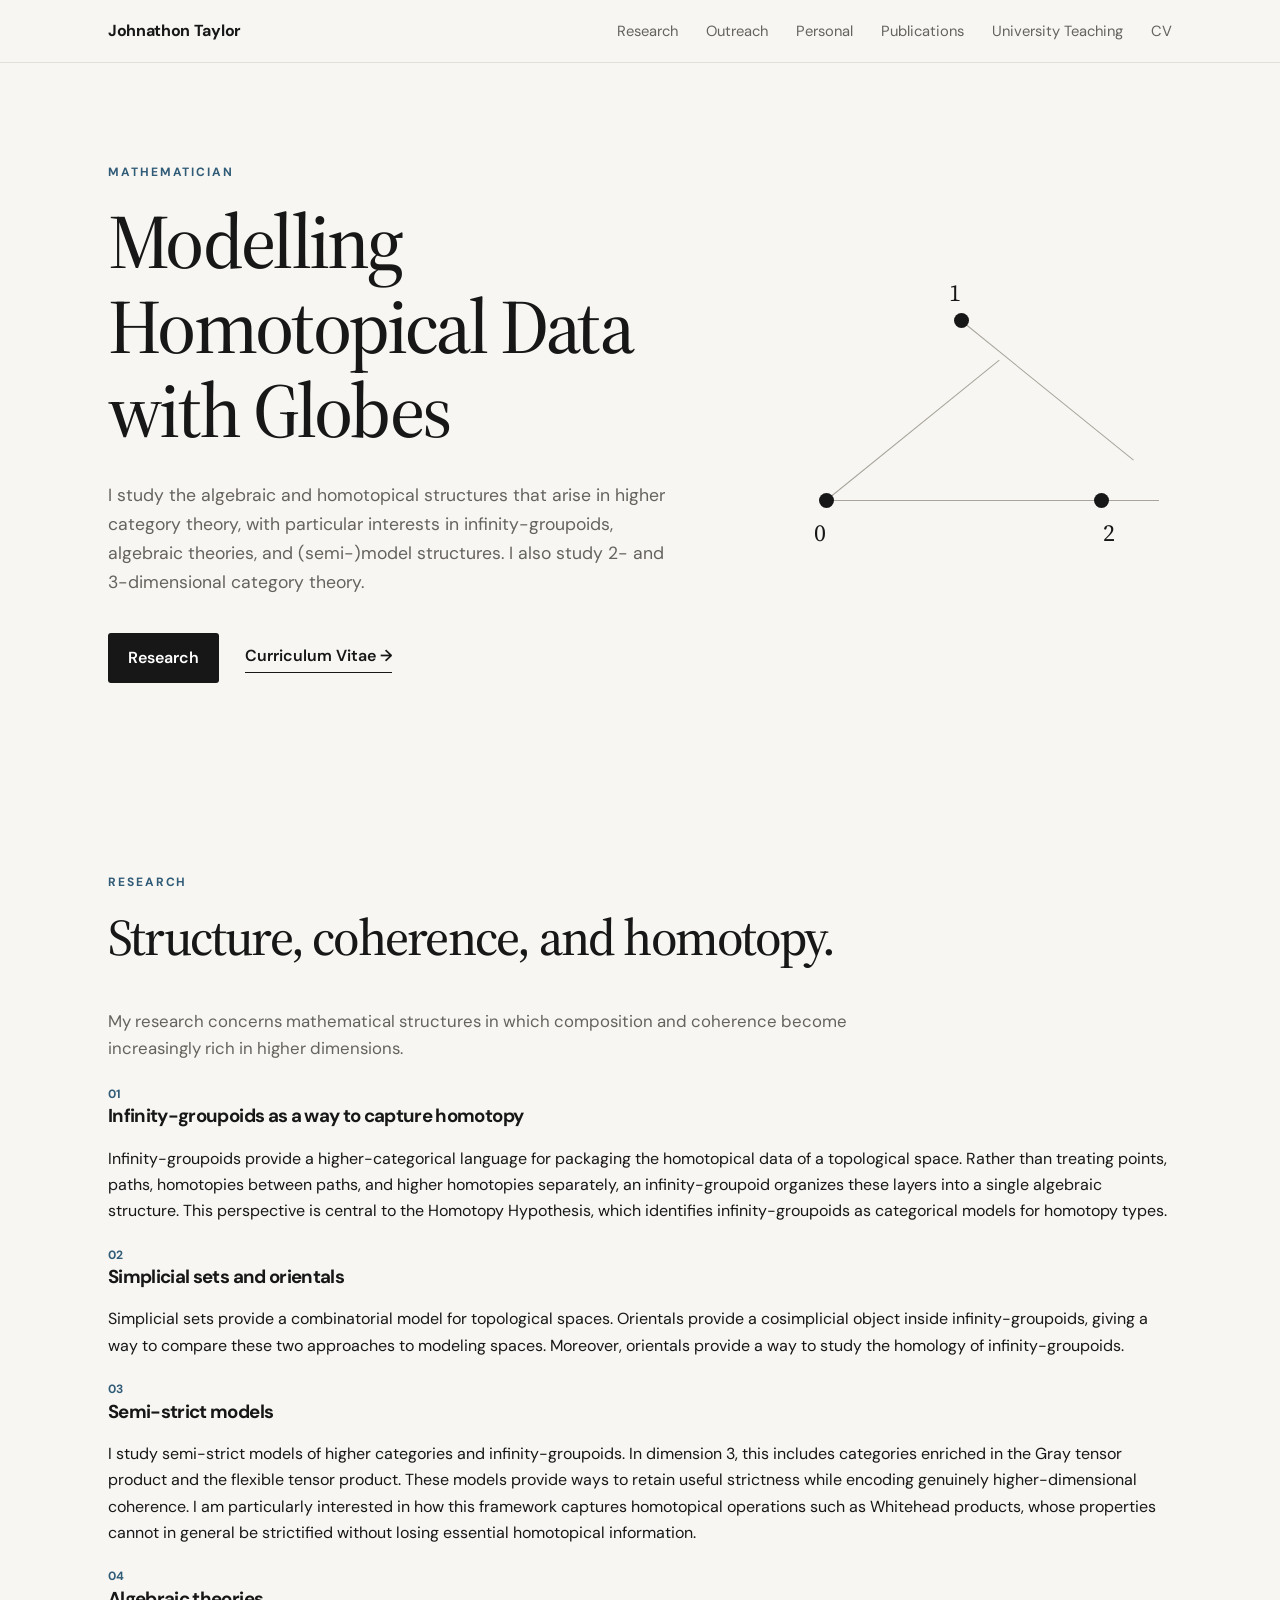
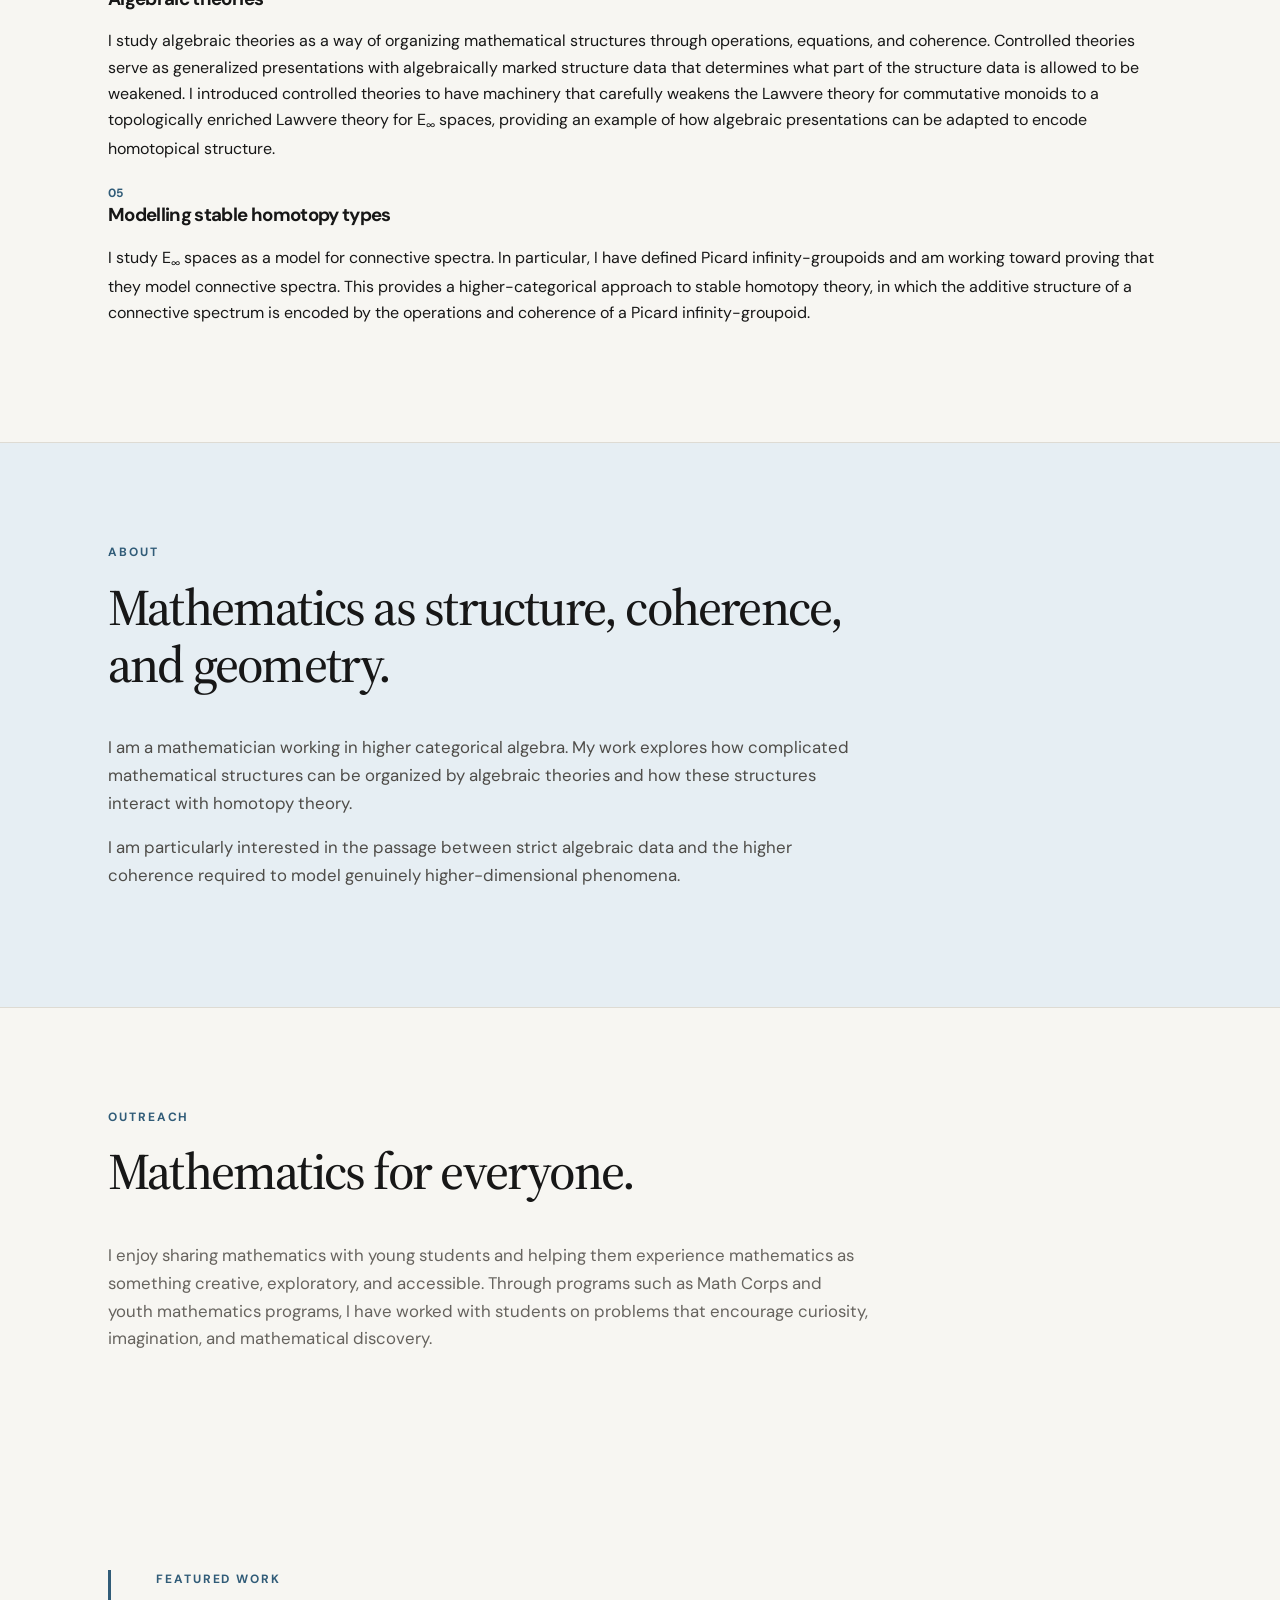
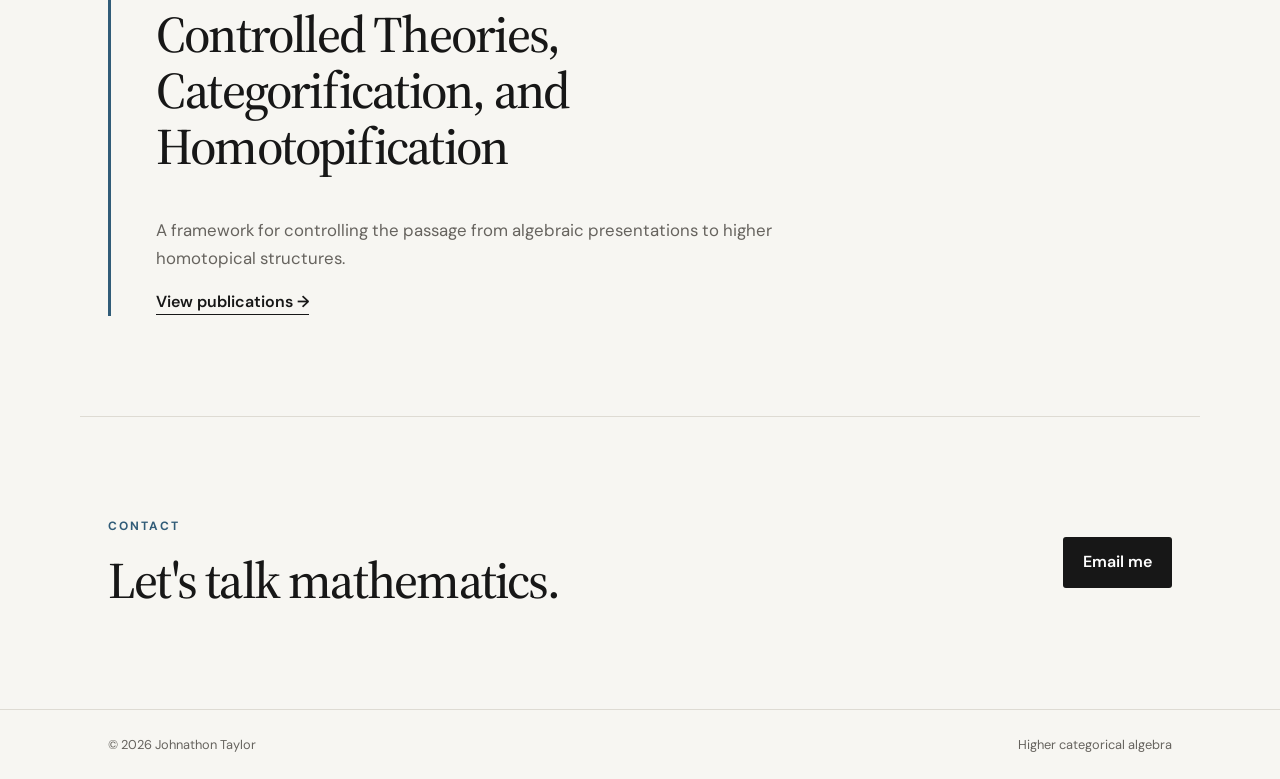
==== index.html @ fa5a3e83 "Relabel Teaching tab as University Teaching" ====
<!DOCTYPE html>
<html lang="en">
<head>
    <meta charset="UTF-8">
    <meta name="viewport" content="width=device-width, initial-scale=1.0">

    <title>Johnathon Taylor | Mathematician</title>

    <meta name="description"
          content="Johnathon Taylor is a mathematician working in higher categorical algebra, infinity-groupoids, algebraic theories, and homotopy theory.">

    <link rel="stylesheet" href="assets/style.css">

    <link rel="preconnect" href="https://fonts.googleapis.com">
    <link rel="preconnect" href="https://fonts.gstatic.com" crossorigin>

    <link href="https://fonts.googleapis.com/css2?family=DM+Sans:wght@400;500;600;700&family=Source+Serif+4:opsz,wght@8..60,400;8..60,500&display=swap"
          rel="stylesheet">
</head>

<body>

<header class="site-header">
    <div class="nav-container">

        <a class="site-name" href="index.html">
            Johnathon Taylor
        </a>

        <nav>
            <a href="#research">Research</a>
            <a href="outreach.html">Outreach</a>
            <a href="personal.html">Personal</a>
            <a href="publications.html">Publications</a>
            <a href="teaching.html">University Teaching</a>
            <a href="cv.html">CV</a>
        </nav>

    </div>
</header>


<main>

    <!-- HERO -->

    <section class="hero">

        <div class="hero-content">

            <p class="eyebrow">MATHEMATICIAN</p>

            <h1>
                Modelling Homotopical Data with Globes
            </h1>

            <p class="hero-text">
                I study the algebraic and homotopical structures that arise
                in higher category theory, with particular interests in
                infinity-groupoids, algebraic theories, and (semi-)model structures.
                I also study 2- and 3-dimensional category theory.
            </p>

            <div class="hero-links">
                <a class="button" href="#research">Research</a>
                <a class="text-link" href="cv.html">Curriculum Vitae →</a>
            </div>

        </div>

        <div class="hero-diagram" aria-hidden="true">

            <div class="diagram-node node-a"></div>
            <div class="diagram-node node-b"></div>
            <div class="diagram-node node-c"></div>

            <div class="diagram-line line-ab"></div>
            <div class="diagram-line line-bc"></div>
            <div class="diagram-line line-ac"></div>

            <div class="diagram-label label-a">0</div>
            <div class="diagram-label label-b">1</div>
            <div class="diagram-label label-c">2</div>

        </div>

    </section>


    <!-- RESEARCH -->

    <section id="research" class="section">

        <div class="section-heading">
            <p class="eyebrow">RESEARCH</p>

            <h2>
                Structure, coherence, and homotopy.
            </h2>

            <p>
                My research concerns mathematical structures in which
                composition and coherence become increasingly rich in
                higher dimensions.
            </p>
        </div>


        <div class="research-feature">
            <span class="card-number">01</span>

            <h3>Infinity-groupoids as a way to capture homotopy</h3>

            <p>
                Infinity-groupoids provide a higher-categorical language
                for packaging the homotopical data of a topological space.
                Rather than treating points, paths, homotopies between
                paths, and higher homotopies separately, an infinity-groupoid
                organizes these layers into a single algebraic structure.
                This perspective is central to the Homotopy Hypothesis,
                which identifies infinity-groupoids as categorical models
                for homotopy types.
            </p>

        </div>


        <div class="research-feature">
            <span class="card-number">02</span>

            <h3>Simplicial sets and orientals</h3>

            <p>
                Simplicial sets provide a combinatorial model for topological
                spaces. Orientals provide a cosimplicial object inside
                infinity-groupoids, giving a way to compare these two approaches
                to modeling spaces. Moreover, orientals provide a way to study
                the homology of infinity-groupoids.
            </p>
        </div>



        <div class="research-feature">
            <span class="card-number">03</span>

            <h3>Semi-strict models</h3>

            <p>
                I study semi-strict models of higher categories and infinity-groupoids.
                In dimension 3, this includes categories enriched in the Gray tensor product
                and the flexible tensor product. These models provide ways to retain useful strictness
                while encoding genuinely higher-dimensional coherence. I am particularly
                interested in how this framework captures homotopical operations such as
                Whitehead products, whose properties cannot in general be strictified
                without losing essential homotopical information.
            </p>
        </div>




        <div class="research-feature">
            <span class="card-number">04</span>

            <h3>Algebraic theories</h3>

            <p>
                I study algebraic theories as a way of organizing mathematical
                structures through operations, equations, and coherence. Controlled theories serve as generalized presentations with algebraically marked
                structure data that determines what part of the structure data is allowed
                to be weakened. I introduced controlled theories to have machinery that carefully weakens
                the Lawvere theory for commutative monoids to a topologically enriched
                Lawvere theory for E<sub>&infin;</sub> spaces, providing an example of how
                algebraic presentations can be adapted to encode homotopical structure.
            </p>
        </div>
        <div class="research-feature">
            <span class="card-number">05</span>

            <h3>Modelling stable homotopy types</h3>

            <p>
                I study E<sub>&infin;</sub> spaces as a model for connective spectra.
                In particular, I have defined Picard infinity-groupoids and am working
                toward proving that they model connective spectra. This provides a
                higher-categorical approach to stable homotopy theory, in which the
                additive structure of a connective spectrum is encoded by the operations
                and coherence of a Picard infinity-groupoid.
            </p>
        </div>

    </section>


    <!-- ABOUT -->

    <section class="about-section">

        <div class="about-inner">

            <p class="eyebrow">ABOUT</p>

            <h2>
                Mathematics as structure,
                coherence, and geometry.
            </h2>

            <p>
                I am a mathematician working in higher categorical
                algebra. My work explores how complicated mathematical
                structures can be organized by algebraic theories and
                how these structures interact with homotopy theory.
            </p>

            <p>
                I am particularly interested in the passage between
                strict algebraic data and the higher coherence required
                to model genuinely higher-dimensional phenomena.
            </p>

        </div>

    </section>


    <!-- OUTREACH -->

    <section class="section outreach-section">

        <div class="section-heading">
            <p class="eyebrow">OUTREACH</p>

            <h2>
                Mathematics for everyone.
            </h2>

            <p>
                I enjoy sharing mathematics with young students and helping them
                experience mathematics as something creative, exploratory, and
                accessible. Through programs such as Math Corps and youth mathematics
                programs, I have worked with students on problems that encourage
                curiosity, imagination, and mathematical discovery.
            </p>
        </div>

    </section>


    <!-- FEATURED PUBLICATION -->

    <section class="section publication-feature">

        <div class="section-heading">

            <p class="eyebrow">FEATURED WORK</p>

            <h2>
                Controlled Theories,
                Categorification, and Homotopification
            </h2>

            <p>
                A framework for controlling the passage from algebraic
                presentations to higher homotopical structures.
            </p>

            <a class="text-link" href="publications.html">
                View publications →
            </a>

        </div>

    </section>


    <!-- CONTACT -->

    <section class="contact-section">

        <div>

            <p class="eyebrow">CONTACT</p>

            <h2>Let's talk mathematics.</h2>

        </div>

        <a class="button light-button"
           href="mailto:YOUR-EMAIL@example.com">
            Email me
        </a>

    </section>

</main>


<footer>

    <div class="footer-inner">

        <span>© 2026 Johnathon Taylor</span>

        <span>Higher categorical algebra</span>

    </div>

</footer>


</body>
</html>
---- assets/style.css ----
:root{--bg:#f7f6f2;--paper:#fff;--ink:#171717;--muted:#66635e;--line:#dedbd3;--accent:#315c78;--accent-light:#e6eef3;--max:1120px}*{box-sizing:border-box}html{scroll-behavior:smooth}body{margin:0;background:var(--bg);color:var(--ink);font-family:'DM Sans',sans-serif;line-height:1.65}a{color:inherit}.site-header{position:sticky;top:0;z-index:20;background:rgba(247,246,242,.92);backdrop-filter:blur(12px);border-bottom:1px solid rgba(222,219,211,.8)}.nav-container{max-width:var(--max);margin:auto;padding:18px 28px;display:flex;align-items:center;justify-content:space-between}.site-name{font-weight:700;text-decoration:none;letter-spacing:-.02em}.nav-container nav{display:flex;gap:28px}.nav-container nav a{text-decoration:none;color:var(--muted);font-size:.92rem}.nav-container nav a:hover{color:var(--ink)}.hero{max-width:var(--max);margin:auto;min-height:690px;padding:100px 28px 90px;display:grid;grid-template-columns:1.15fr .85fr;gap:60px;align-items:center}.eyebrow{margin:0 0 16px;font-size:.75rem;font-weight:700;letter-spacing:.16em;color:var(--accent)}h1,h2,h3{margin-top:0;line-height:1.1;letter-spacing:-.035em}h1{font-family:'Source Serif 4',serif;font-size:clamp(3rem,6vw,5.6rem);font-weight:500;margin-bottom:28px}h1 span{display:block;color:var(--muted)}.hero-text{max-width:650px;font-size:1.1rem;color:var(--muted)}.hero-links{display:flex;align-items:center;gap:26px;margin-top:36px}.button{display:inline-block;background:var(--ink);color:white;padding:12px 20px;border-radius:3px;text-decoration:none;font-weight:600}.text-link{font-weight:600;text-decoration:none;border-bottom:1px solid var(--ink);padding-bottom:2px}.hero-diagram{position:relative;width:360px;height:330px;margin:auto}.diagram-node{position:absolute;width:15px;height:15px;background:var(--ink);border-radius:50%;z-index:2}.node-a{left:40px;top:235px}.node-b{left:175px;top:55px}.node-c{right:30px;top:235px}.diagram-line{position:absolute;height:1px;background:#a9a59c;transform-origin:left center}.line-ab{left:47px;top:242px;width:223px;transform:rotate(-39deg)}.line-bc{left:182px;top:62px;width:222px;transform:rotate(39deg)}.line-ac{left:47px;top:242px;width:333px}.diagram-label{position:absolute;font-family:'Source Serif 4',serif;font-size:1.5rem}.label-a{left:35px;top:255px}.label-b{left:170px;top:15px}.label-c{right:24px;top:255px}.section{max-width:var(--max);margin:auto;padding:100px 28px}.section-heading{max-width:760px}.section-heading h2,.about-inner h2,.contact-section h2{font-family:'Source Serif 4',serif;font-size:clamp(2.3rem,4vw,4rem);font-weight:500}.section-heading>p:not(.eyebrow){color:var(--muted);font-size:1.05rem}.research-grid{margin-top:55px;display:grid;grid-template-columns:repeat(2,1fr);gap:1px;background:var(--line);border:1px solid var(--line)}.research-card{background:var(--paper);padding:38px}.card-number{font-size:.75rem;color:var(--accent);font-weight:700}.research-card h3{font-family:'Source Serif 4',serif;font-size:1.8rem;font-weight:500;margin:30px 0 14px}.research-card p{color:var(--muted);margin:0}.about-section{background:var(--accent-light);border-top:1px solid var(--line);border-bottom:1px solid var(--line)}.about-inner{max-width:var(--max);margin:auto;padding:100px 28px}.about-inner h2{max-width:800px}.about-inner p:not(.eyebrow){max-width:760px;color:#4e4c48;font-size:1.05rem}.publication-feature{border-bottom:1px solid var(--line)}.publication-feature .section-heading{padding-left:45px;border-left:3px solid var(--accent)}.contact-section{max-width:var(--max);margin:auto;padding:100px 28px;display:flex;justify-content:space-between;align-items:center;gap:40px}.contact-section h2{margin-bottom:0}footer{border-top:1px solid var(--line)}.footer-inner{max-width:var(--max);margin:auto;padding:24px 28px;display:flex;justify-content:space-between;color:var(--muted);font-size:.8rem}@media(max-width:800px){.nav-container nav{gap:14px}.hero{grid-template-columns:1fr;min-height:auto;padding-top:70px}.hero-diagram{order:-1;width:280px;height:240px}.node-a{left:15px;top:170px}.node-b{left:130px;top:35px}.node-c{right:10px;top:170px}.line-ab{left:22px;top:177px;width:170px}.line-bc{left:137px;top:42px;width:170px}.line-ac{left:22px;top:177px;width:255px}.label-a{left:10px;top:190px}.label-b{left:125px;top:0}.label-c{right:4px;top:190px}.research-grid{grid-template-columns:1fr}.contact-section{align-items:flex-start;flex-direction:column}}@media(max-width:520px){.nav-container{padding:15px 18px}.site-name{font-size:.9rem}.nav-container nav{gap:10px}.nav-container nav a{font-size:.78rem}.hero,.section,.about-inner,.contact-section{padding-left:18px;padding-right:18px}h1{font-size:2.9rem}.hero-text{font-size:1rem}.footer-inner{padding-left:18px;padding-right:18px;flex-direction:column;gap:6px}}
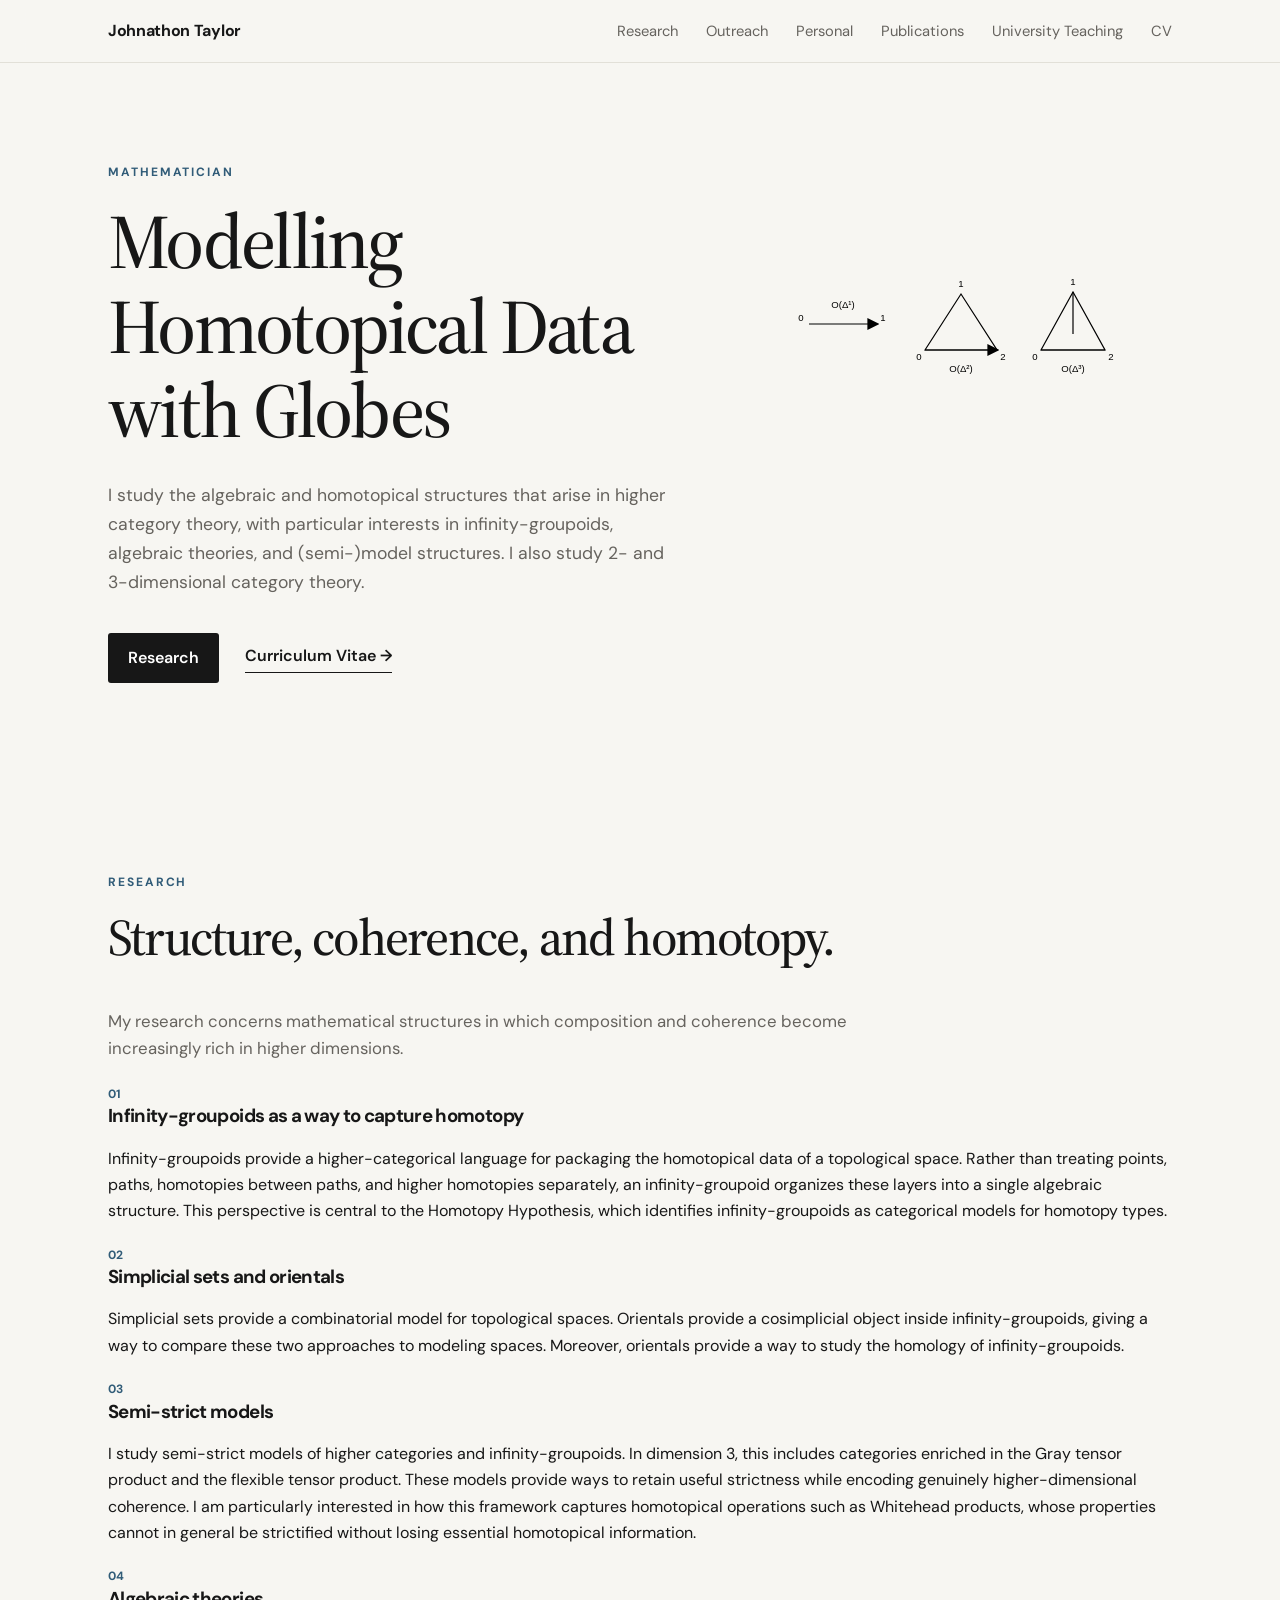
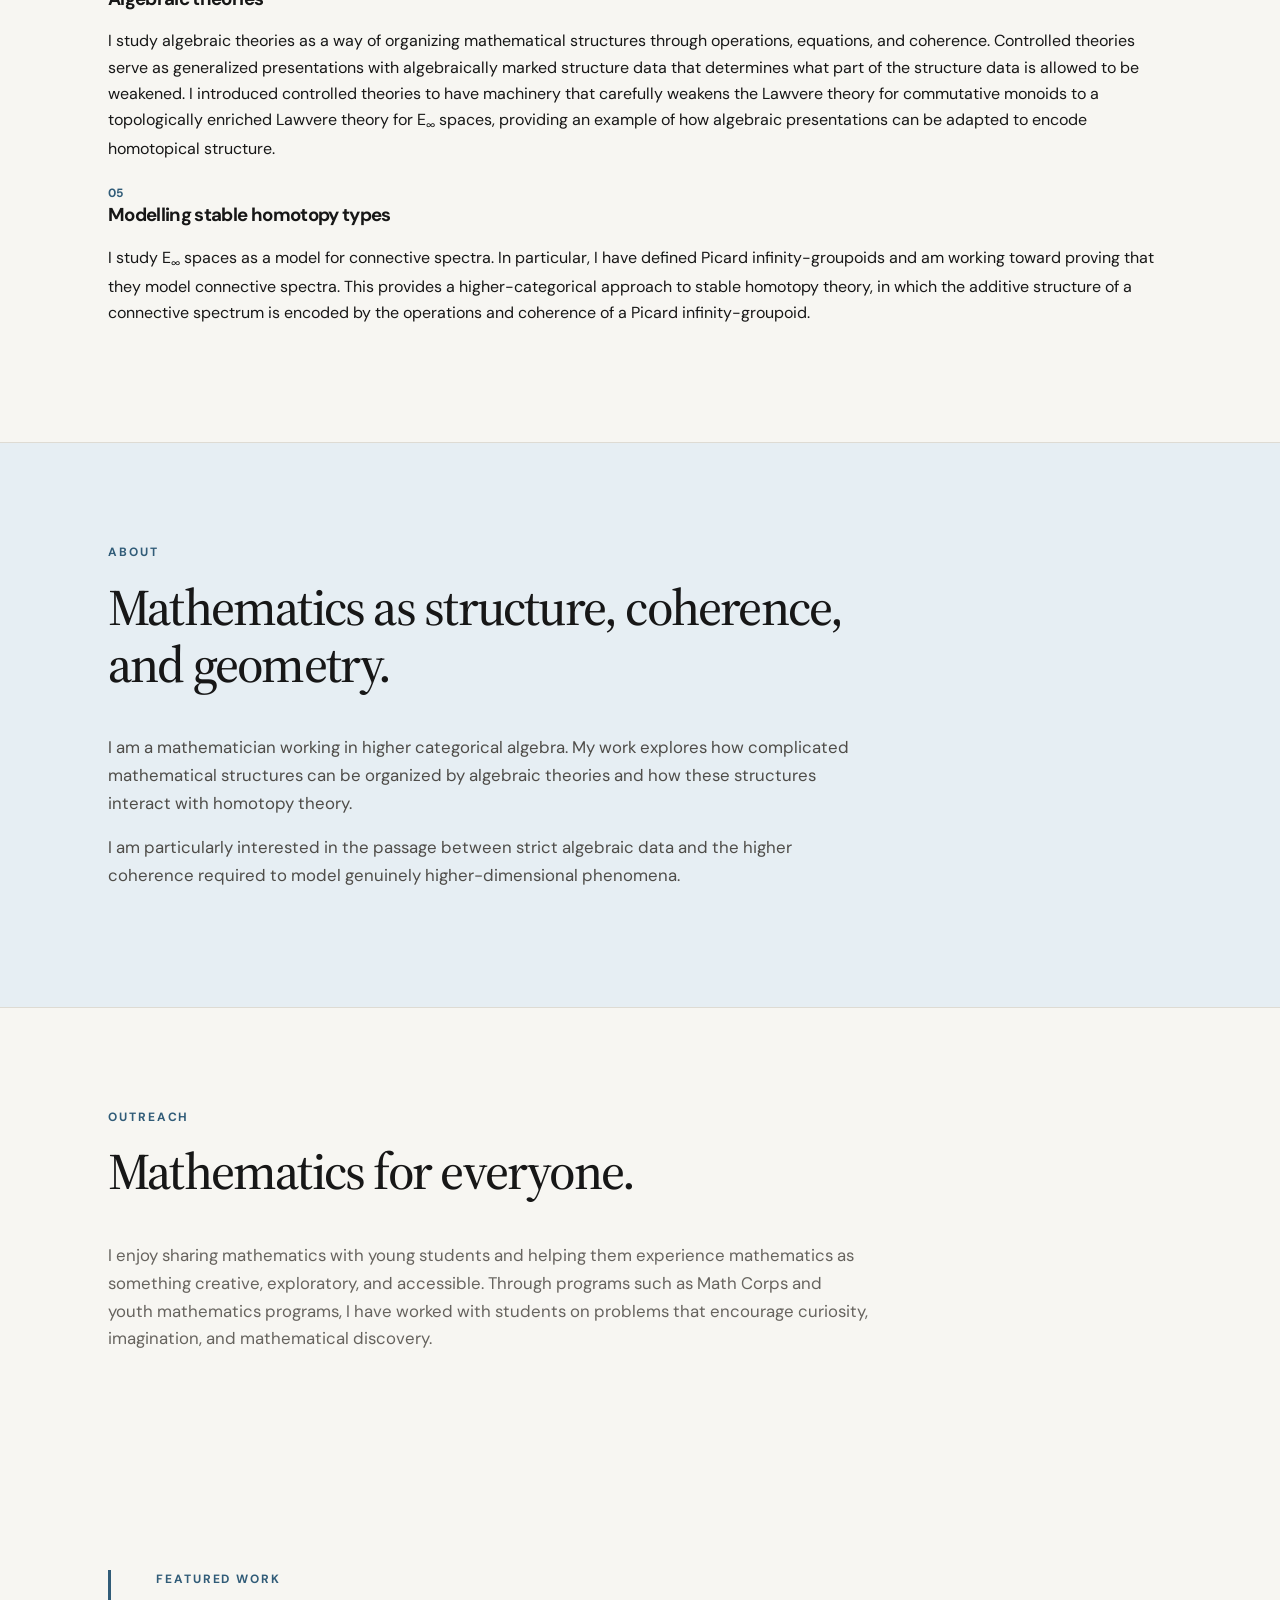
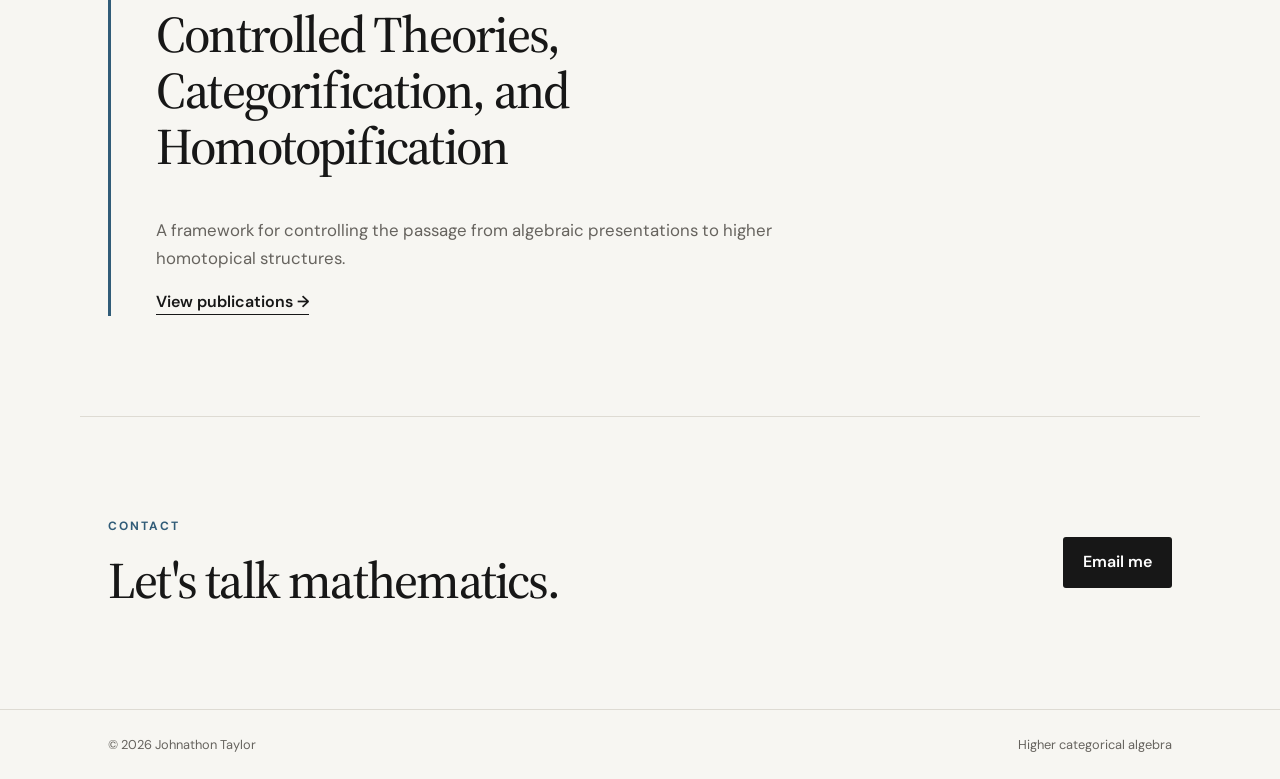
==== commit c0ec09eb: "Replace research hero diagram with orientals" ====
--- a/index.html
+++ b/index.html
@@ -68,20 +68,9 @@
 
         </div>
 
-        <div class="hero-diagram" aria-hidden="true">
-
-            <div class="diagram-node node-a"></div>
-            <div class="diagram-node node-b"></div>
-            <div class="diagram-node node-c"></div>
-
-            <div class="diagram-line line-ab"></div>
-            <div class="diagram-line line-bc"></div>
-            <div class="diagram-line line-ac"></div>
-
-            <div class="diagram-label label-a">0</div>
-            <div class="diagram-label label-b">1</div>
-            <div class="diagram-label label-c">2</div>
-
+        <div class="hero-diagram">
+            <img src="assets/orientals.svg"
+                 alt="The first three orientals O(Δ¹), O(Δ²), and O(Δ³), following Street's construction.">
         </div>
 
     </section>
--- a/assets/style.css
+++ b/assets/style.css
@@ -1 +1 @@
-:root{--bg:#f7f6f2;--paper:#fff;--ink:#171717;--muted:#66635e;--line:#dedbd3;--accent:#315c78;--accent-light:#e6eef3;--max:1120px}*{box-sizing:border-box}html{scroll-behavior:smooth}body{margin:0;background:var(--bg);color:var(--ink);font-family:'DM Sans',sans-serif;line-height:1.65}a{color:inherit}.site-header{position:sticky;top:0;z-index:20;background:rgba(247,246,242,.92);backdrop-filter:blur(12px);border-bottom:1px solid rgba(222,219,211,.8)}.nav-container{max-width:var(--max);margin:auto;padding:18px 28px;display:flex;align-items:center;justify-content:space-between}.site-name{font-weight:700;text-decoration:none;letter-spacing:-.02em}.nav-container nav{display:flex;gap:28px}.nav-container nav a{text-decoration:none;color:var(--muted);font-size:.92rem}.nav-container nav a:hover{color:var(--ink)}.hero{max-width:var(--max);margin:auto;min-height:690px;padding:100px 28px 90px;display:grid;grid-template-columns:1.15fr .85fr;gap:60px;align-items:center}.eyebrow{margin:0 0 16px;font-size:.75rem;font-weight:700;letter-spacing:.16em;color:var(--accent)}h1,h2,h3{margin-top:0;line-height:1.1;letter-spacing:-.035em}h1{font-family:'Source Serif 4',serif;font-size:clamp(3rem,6vw,5.6rem);font-weight:500;margin-bottom:28px}h1 span{display:block;color:var(--muted)}.hero-text{max-width:650px;font-size:1.1rem;color:var(--muted)}.hero-links{display:flex;align-items:center;gap:26px;margin-top:36px}.button{display:inline-block;background:var(--ink);color:white;padding:12px 20px;border-radius:3px;text-decoration:none;font-weight:600}.text-link{font-weight:600;text-decoration:none;border-bottom:1px solid var(--ink);padding-bottom:2px}.hero-diagram{position:relative;width:360px;height:330px;margin:auto}.diagram-node{position:absolute;width:15px;height:15px;background:var(--ink);border-radius:50%;z-index:2}.node-a{left:40px;top:235px}.node-b{left:175px;top:55px}.node-c{right:30px;top:235px}.diagram-line{position:absolute;height:1px;background:#a9a59c;transform-origin:left center}.line-ab{left:47px;top:242px;width:223px;transform:rotate(-39deg)}.line-bc{left:182px;top:62px;width:222px;transform:rotate(39deg)}.line-ac{left:47px;top:242px;width:333px}.diagram-label{position:absolute;font-family:'Source Serif 4',serif;font-size:1.5rem}.label-a{left:35px;top:255px}.label-b{left:170px;top:15px}.label-c{right:24px;top:255px}.section{max-width:var(--max);margin:auto;padding:100px 28px}.section-heading{max-width:760px}.section-heading h2,.about-inner h2,.contact-section h2{font-family:'Source Serif 4',serif;font-size:clamp(2.3rem,4vw,4rem);font-weight:500}.section-heading>p:not(.eyebrow){color:var(--muted);font-size:1.05rem}.research-grid{margin-top:55px;display:grid;grid-template-columns:repeat(2,1fr);gap:1px;background:var(--line);border:1px solid var(--line)}.research-card{background:var(--paper);padding:38px}.card-number{font-size:.75rem;color:var(--accent);font-weight:700}.research-card h3{font-family:'Source Serif 4',serif;font-size:1.8rem;font-weight:500;margin:30px 0 14px}.research-card p{color:var(--muted);margin:0}.about-section{background:var(--accent-light);border-top:1px solid var(--line);border-bottom:1px solid var(--line)}.about-inner{max-width:var(--max);margin:auto;padding:100px 28px}.about-inner h2{max-width:800px}.about-inner p:not(.eyebrow){max-width:760px;color:#4e4c48;font-size:1.05rem}.publication-feature{border-bottom:1px solid var(--line)}.publication-feature .section-heading{padding-left:45px;border-left:3px solid var(--accent)}.contact-section{max-width:var(--max);margin:auto;padding:100px 28px;display:flex;justify-content:space-between;align-items:center;gap:40px}.contact-section h2{margin-bottom:0}footer{border-top:1px solid var(--line)}.footer-inner{max-width:var(--max);margin:auto;padding:24px 28px;display:flex;justify-content:space-between;color:var(--muted);font-size:.8rem}@media(max-width:800px){.nav-container nav{gap:14px}.hero{grid-template-columns:1fr;min-height:auto;padding-top:70px}.hero-diagram{order:-1;width:280px;height:240px}.node-a{left:15px;top:170px}.node-b{left:130px;top:35px}.node-c{right:10px;top:170px}.line-ab{left:22px;top:177px;width:170px}.line-bc{left:137px;top:42px;width:170px}.line-ac{left:22px;top:177px;width:255px}.label-a{left:10px;top:190px}.label-b{left:125px;top:0}.label-c{right:4px;top:190px}.research-grid{grid-template-columns:1fr}.contact-section{align-items:flex-start;flex-direction:column}}@media(max-width:520px){.nav-container{padding:15px 18px}.site-name{font-size:.9rem}.nav-container nav{gap:10px}.nav-container nav a{font-size:.78rem}.hero,.section,.about-inner,.contact-section{padding-left:18px;padding-right:18px}h1{font-size:2.9rem}.hero-text{font-size:1rem}.footer-inner{padding-left:18px;padding-right:18px;flex-direction:column;gap:6px}}
+:root{--bg:#f7f6f2;--paper:#fff;--ink:#171717;--muted:#66635e;--line:#dedbd3;--accent:#315c78;--accent-light:#e6eef3;--max:1120px}*{box-sizing:border-box}html{scroll-behavior:smooth}body{margin:0;background:var(--bg);color:var(--ink);font-family:'DM Sans',sans-serif;line-height:1.65}a{color:inherit}.site-header{position:sticky;top:0;z-index:20;background:rgba(247,246,242,.92);backdrop-filter:blur(12px);border-bottom:1px solid rgba(222,219,211,.8)}.nav-container{max-width:var(--max);margin:auto;padding:18px 28px;display:flex;align-items:center;justify-content:space-between}.site-name{font-weight:700;text-decoration:none;letter-spacing:-.02em}.nav-container nav{display:flex;gap:28px}.nav-container nav a{text-decoration:none;color:var(--muted);font-size:.92rem}.nav-container nav a:hover{color:var(--ink)}.hero{max-width:var(--max);margin:auto;min-height:690px;padding:100px 28px 90px;display:grid;grid-template-columns:1.15fr .85fr;gap:60px;align-items:center}.eyebrow{margin:0 0 16px;font-size:.75rem;font-weight:700;letter-spacing:.16em;color:var(--accent)}h1,h2,h3{margin-top:0;line-height:1.1;letter-spacing:-.035em}h1{font-family:'Source Serif 4',serif;font-size:clamp(3rem,6vw,5.6rem);font-weight:500;margin-bottom:28px}h1 span{display:block;color:var(--muted)}.hero-text{max-width:650px;font-size:1.1rem;color:var(--muted)}.hero-links{display:flex;align-items:center;gap:26px;margin-top:36px}.button{display:inline-block;background:var(--ink);color:white;padding:12px 20px;border-radius:3px;text-decoration:none;font-weight:600}.text-link{font-weight:600;text-decoration:none;border-bottom:1px solid var(--ink);padding-bottom:2px}.hero-diagram{position:relative;width:360px;height:330px;margin:auto}.diagram-node{position:absolute;width:15px;height:15px;background:var(--ink);border-radius:50%;z-index:2}.node-a{left:40px;top:235px}.node-b{left:175px;top:55px}.node-c{right:30px;top:235px}.diagram-line{position:absolute;height:1px;background:#a9a59c;transform-origin:left center}.line-ab{left:47px;top:242px;width:223px;transform:rotate(-39deg)}.line-bc{left:182px;top:62px;width:222px;transform:rotate(39deg)}.line-ac{left:47px;top:242px;width:333px}.diagram-label{position:absolute;font-family:'Source Serif 4',serif;font-size:1.5rem}.label-a{left:35px;top:255px}.label-b{left:170px;top:15px}.label-c{right:24px;top:255px}.section{max-width:var(--max);margin:auto;padding:100px 28px}.section-heading{max-width:760px}.section-heading h2,.about-inner h2,.contact-section h2{font-family:'Source Serif 4',serif;font-size:clamp(2.3rem,4vw,4rem);font-weight:500}.section-heading>p:not(.eyebrow){color:var(--muted);font-size:1.05rem}.hometown-photo{margin:45px 0 0;max-width:319px}.hometown-photo img{display:block;width:100%;height:auto}.hometown-photo figcaption{margin-top:10px;color:var(--muted);font-size:.78rem;line-height:1.5}.research-grid{margin-top:55px;display:grid;grid-template-columns:repeat(2,1fr);gap:1px;background:var(--line);border:1px solid var(--line)}.research-card{background:var(--paper);padding:38px}.card-number{font-size:.75rem;color:var(--accent);font-weight:700}.research-card h3{font-family:'Source Serif 4',serif;font-size:1.8rem;font-weight:500;margin:30px 0 14px}.research-card p{color:var(--muted);margin:0}.about-section{background:var(--accent-light);border-top:1px solid var(--line);border-bottom:1px solid var(--line)}.about-inner{max-width:var(--max);margin:auto;padding:100px 28px}.about-inner h2{max-width:800px}.about-inner p:not(.eyebrow){max-width:760px;color:#4e4c48;font-size:1.05rem}.publication-feature{border-bottom:1px solid var(--line)}.publication-feature .section-heading{padding-left:45px;border-left:3px solid var(--accent)}.contact-section{max-width:var(--max);margin:auto;padding:100px 28px;display:flex;justify-content:space-between;align-items:center;gap:40px}.contact-section h2{margin-bottom:0}footer{border-top:1px solid var(--line)}.footer-inner{max-width:var(--max);margin:auto;padding:24px 28px;display:flex;justify-content:space-between;color:var(--muted);font-size:.8rem}@media(max-width:800px){.nav-container nav{gap:14px}.hero{grid-template-columns:1fr;min-height:auto;padding-top:70px}.hero-diagram{order:-1;width:280px;height:240px}.node-a{left:15px;top:170px}.node-b{left:130px;top:35px}.node-c{right:10px;top:170px}.line-ab{left:22px;top:177px;width:170px}.line-bc{left:137px;top:42px;width:170px}.line-ac{left:22px;top:177px;width:255px}.label-a{left:10px;top:190px}.label-b{left:125px;top:0}.label-c{right:4px;top:190px}.research-grid{grid-template-columns:1fr}.contact-section{align-items:flex-start;flex-direction:column}}@media(max-width:520px){.nav-container{padding:15px 18px}.site-name{font-size:.9rem}.nav-container nav{gap:10px}.nav-container nav a{font-size:.78rem}.hero,.section,.about-inner,.contact-section{padding-left:18px;padding-right:18px}h1{font-size:2.9rem}.hero-text{font-size:1rem}.footer-inner{padding-left:18px;padding-right:18px;flex-direction:column;gap:6px}}
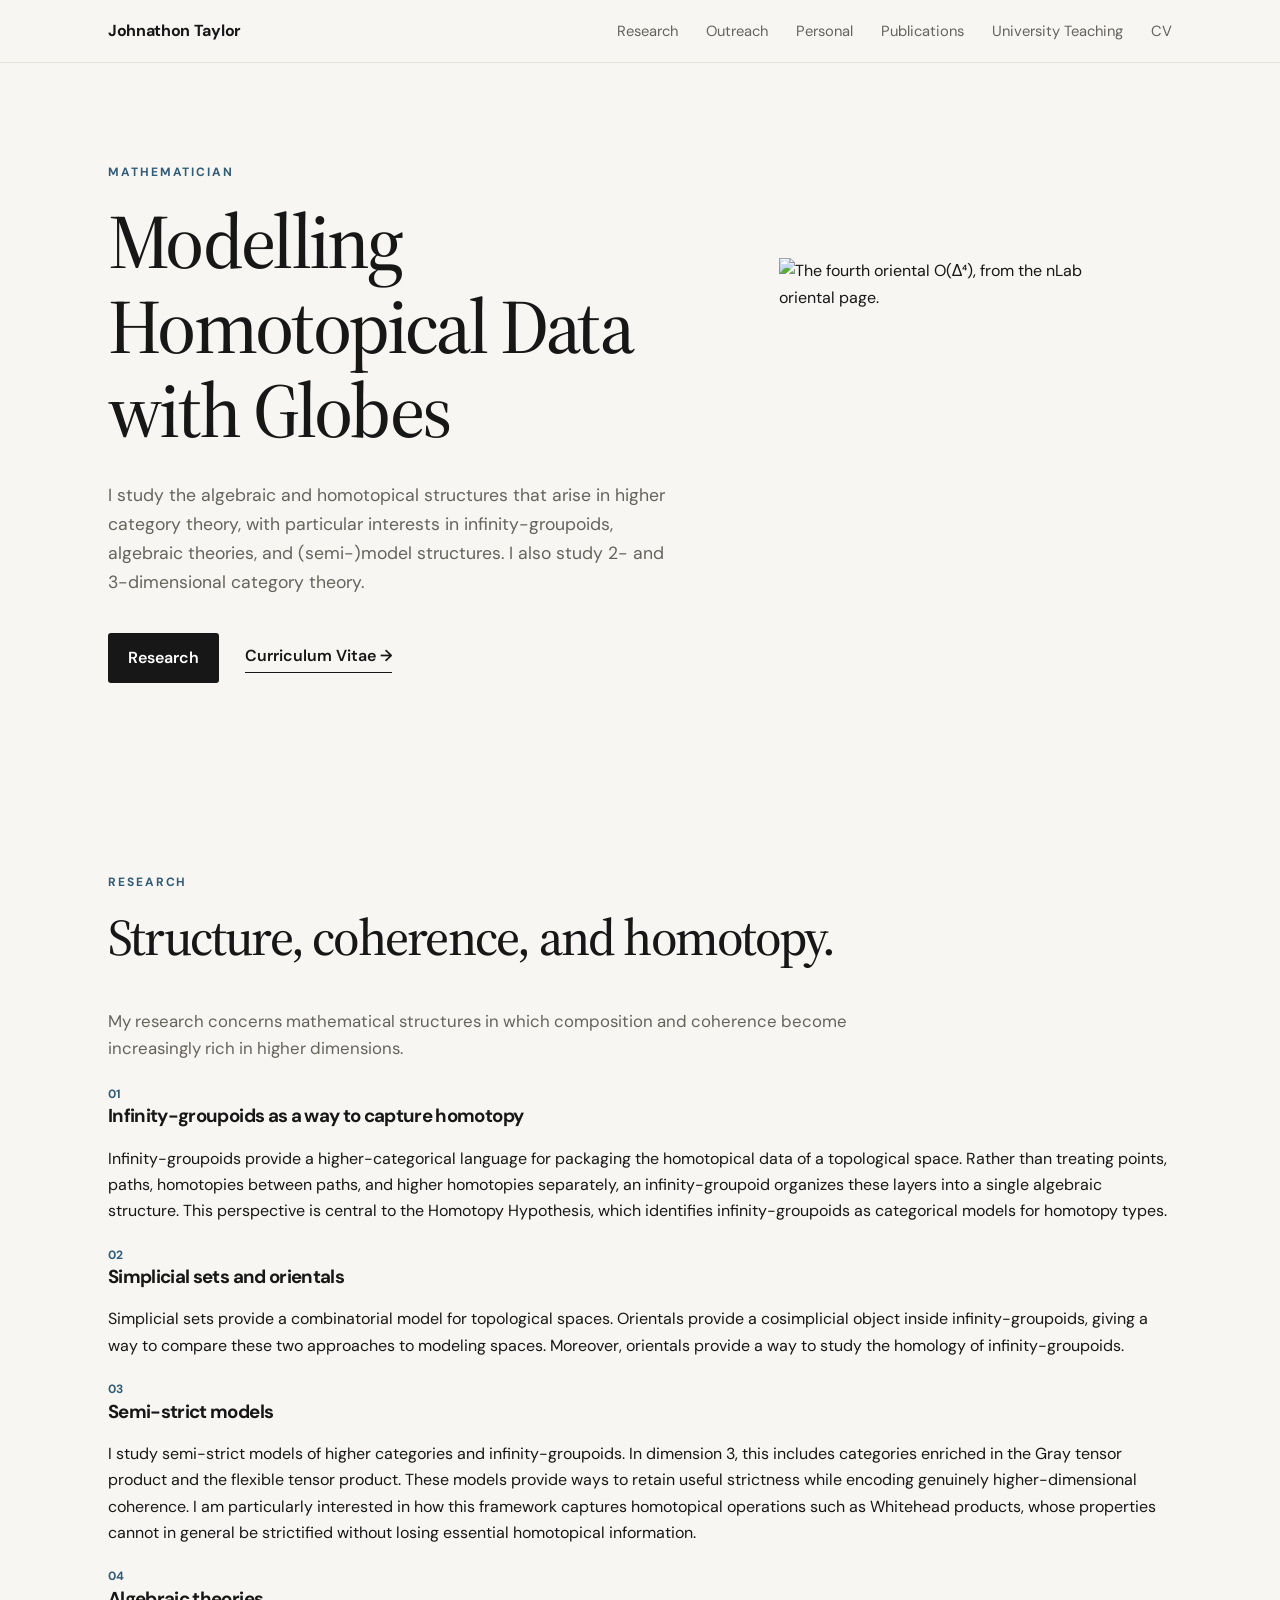
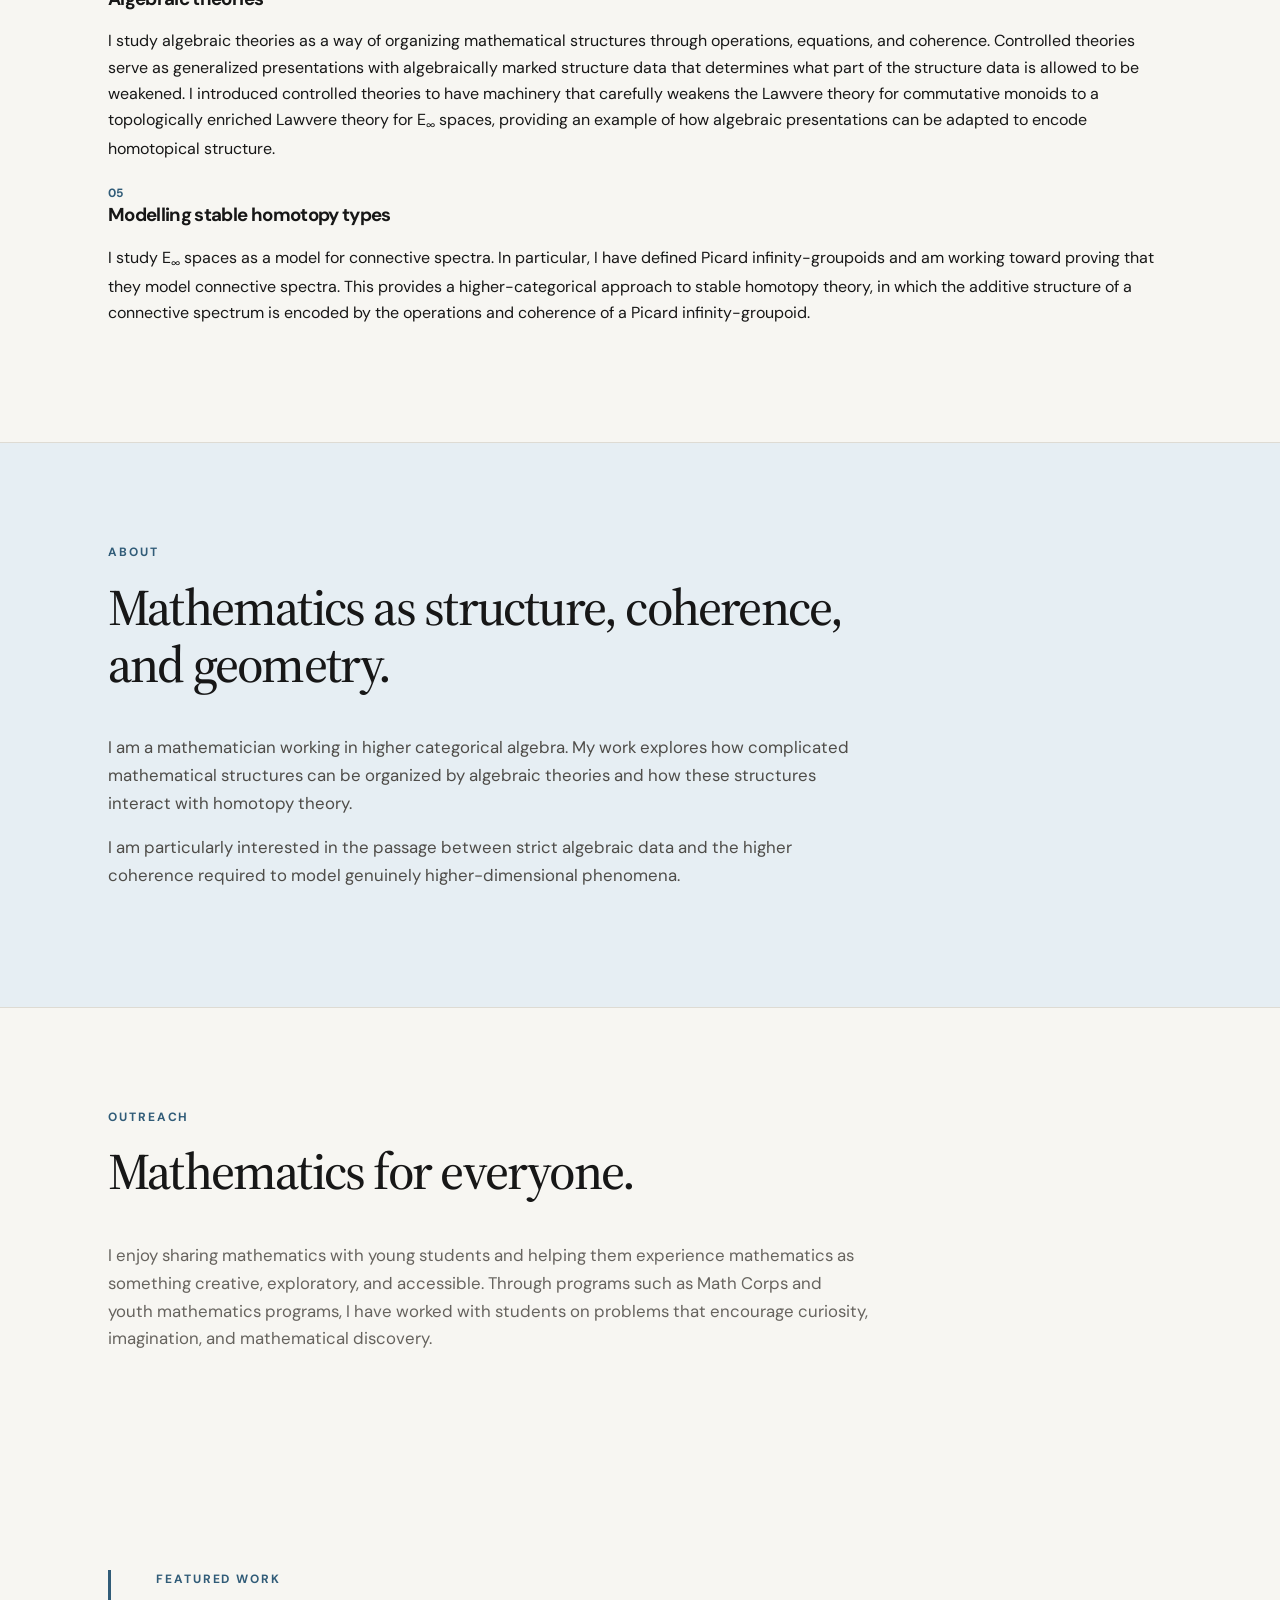
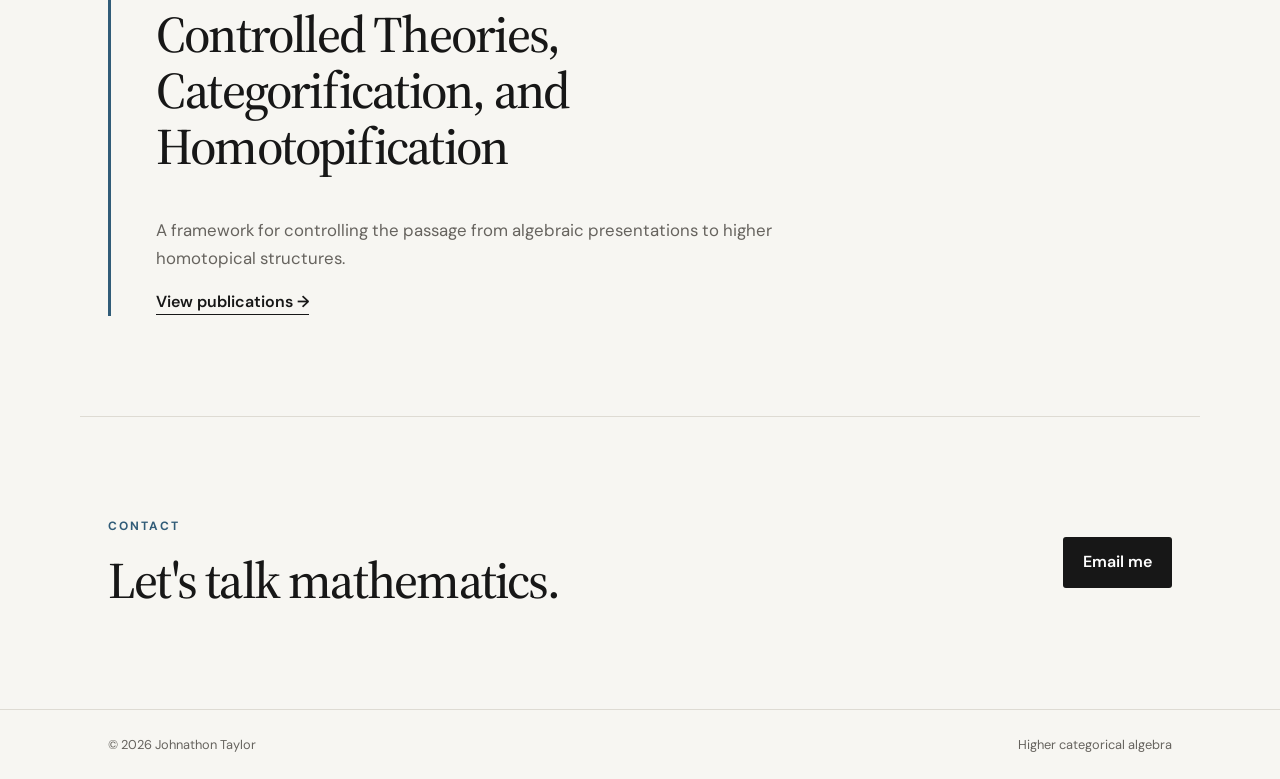
==== commit 59f8f95e: "Replace oriental diagram with O(Delta^4)" ====
--- a/index.html
+++ b/index.html
@@ -69,8 +69,8 @@
         </div>
 
         <div class="hero-diagram">
-            <img src="assets/orientals.svg"
-                 alt="The first three orientals O(Δ¹), O(Δ²), and O(Δ³), following Street's construction.">
+            <img src="https://ncatlab.org/nlab/files/oriental/Delta4.svg"
+                 alt="The fourth oriental O(Δ⁴), from the nLab oriental page.">
         </div>
 
     </section>
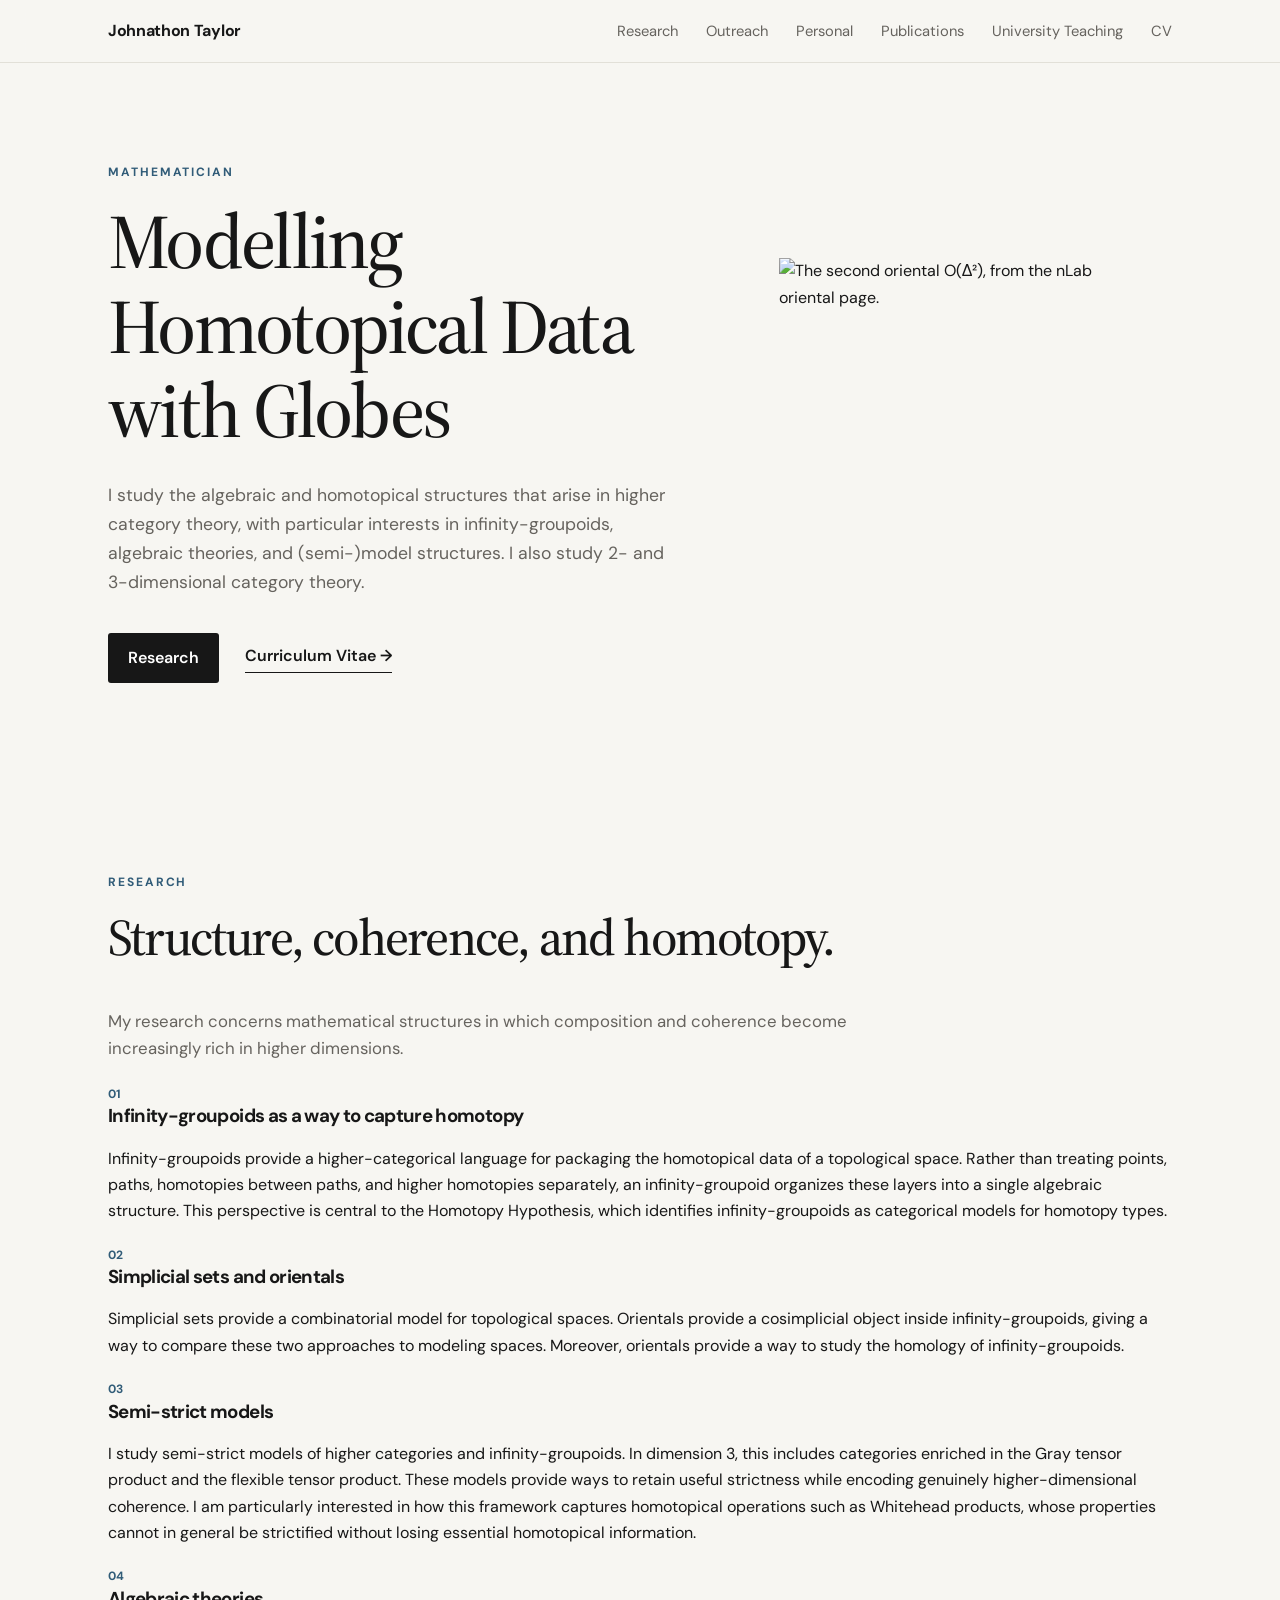
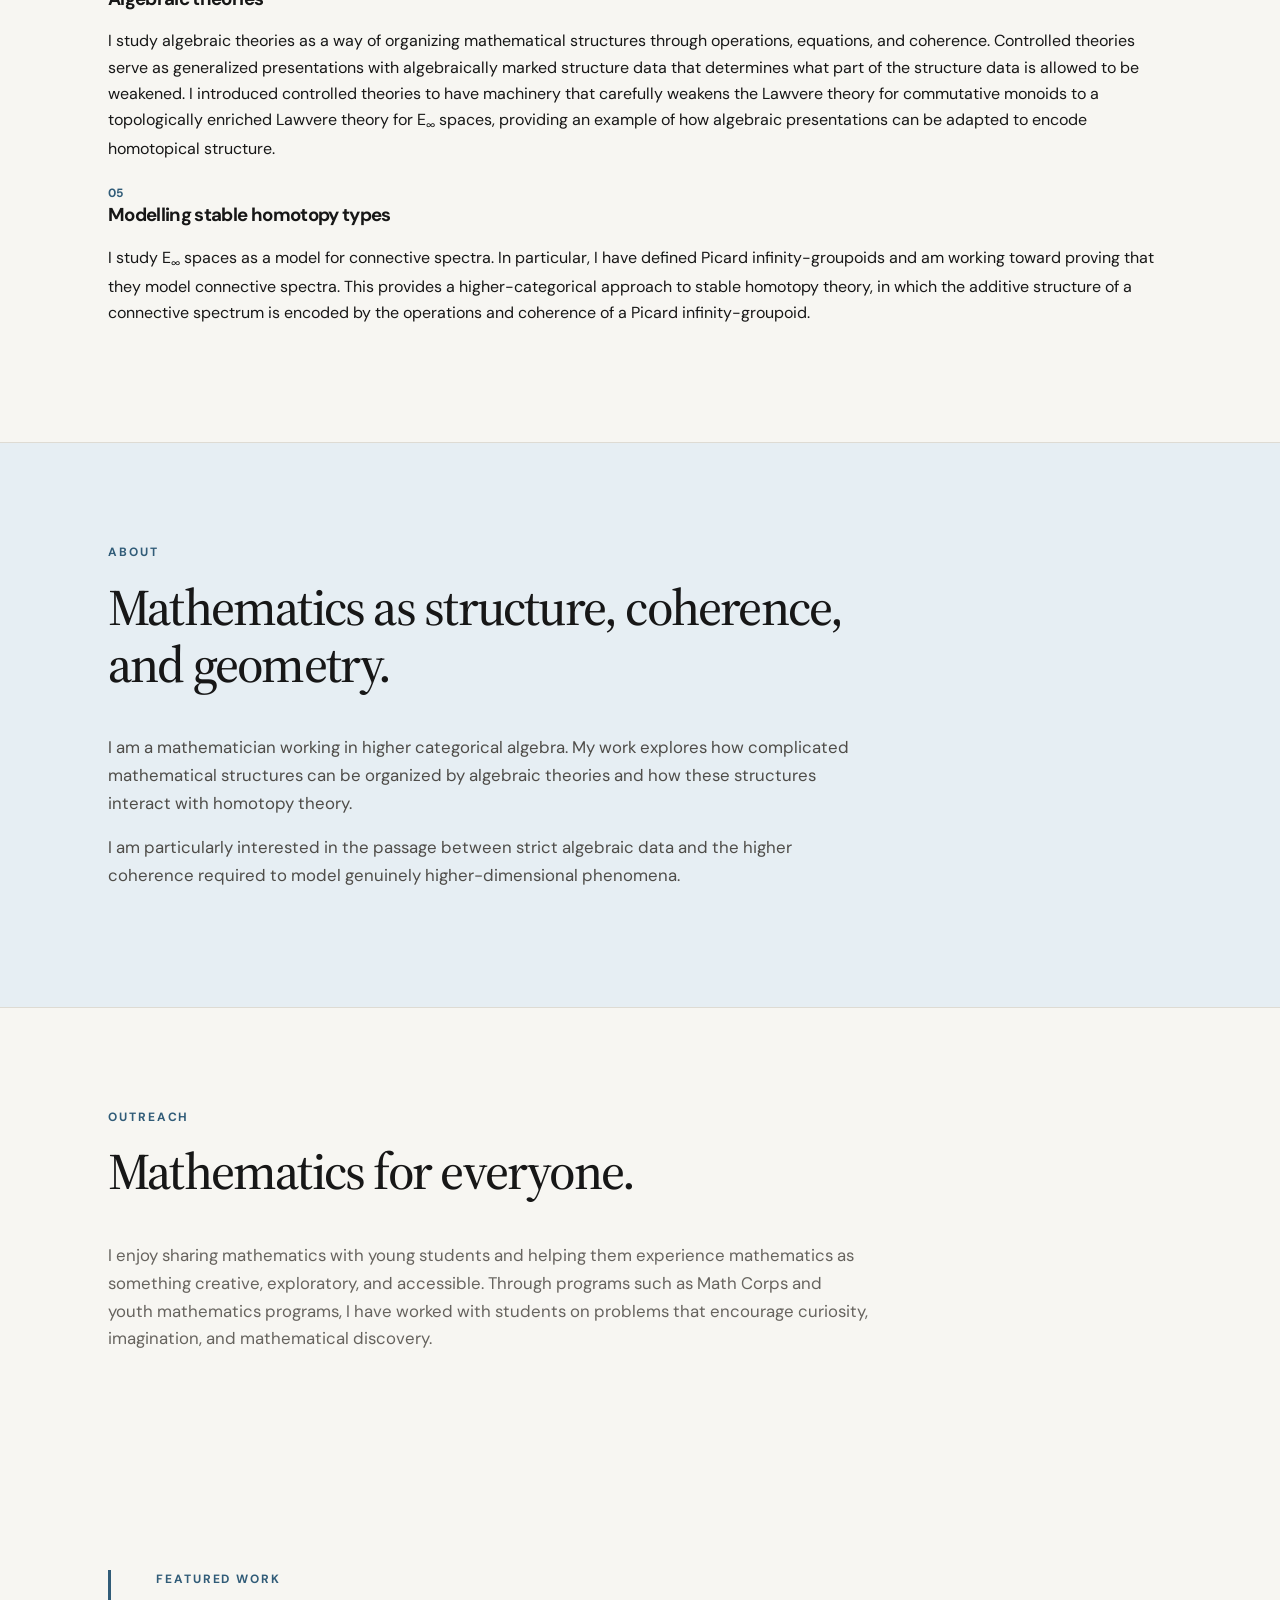
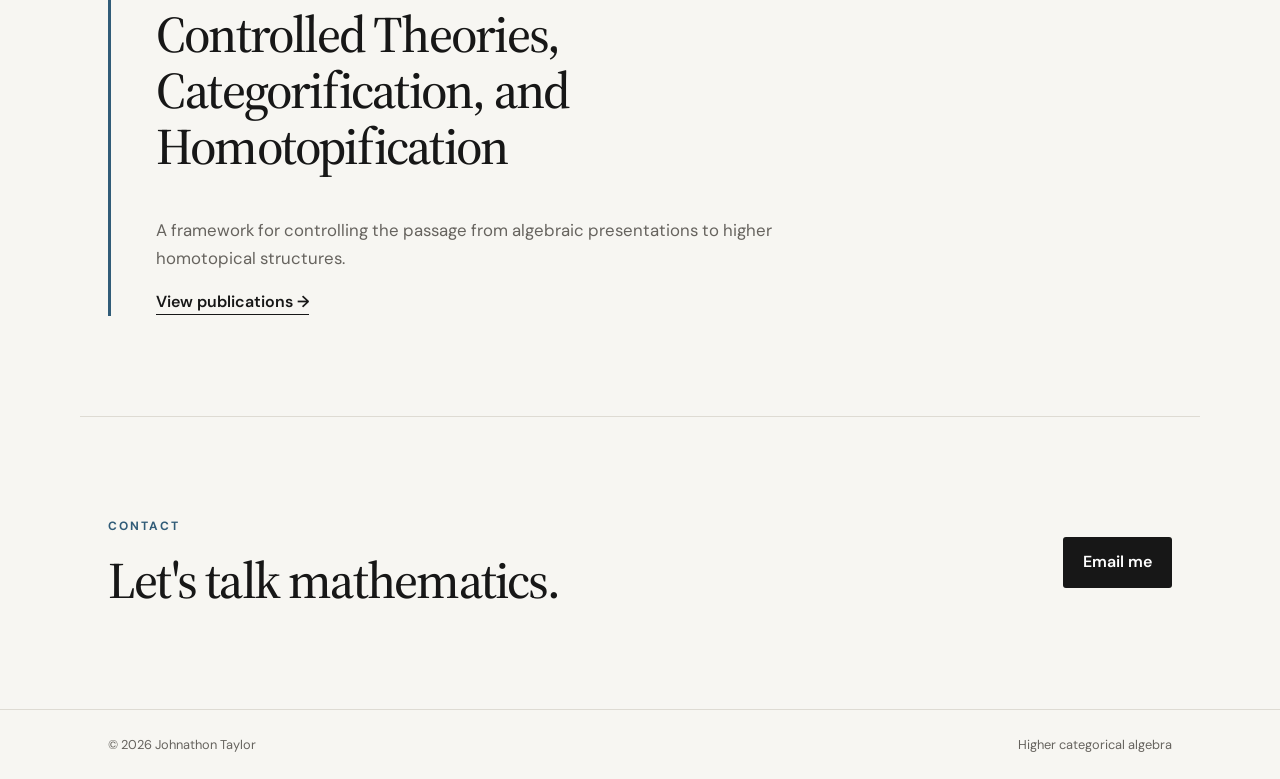
==== commit f933ce2a: "Show the second oriental O2 on the homepage" ====
--- a/index.html
+++ b/index.html
@@ -69,8 +69,8 @@
         </div>
 
         <div class="hero-diagram">
-            <img src="https://ncatlab.org/nlab/files/oriental/Delta4.svg"
-                 alt="The fourth oriental O(Δ⁴), from the nLab oriental page.">
+            <img src="https://ncatlab.org/nlab/files/oriental/Delta2.svg"
+                 alt="The second oriental O(Δ²), from the nLab oriental page.">
         </div>
 
     </section>
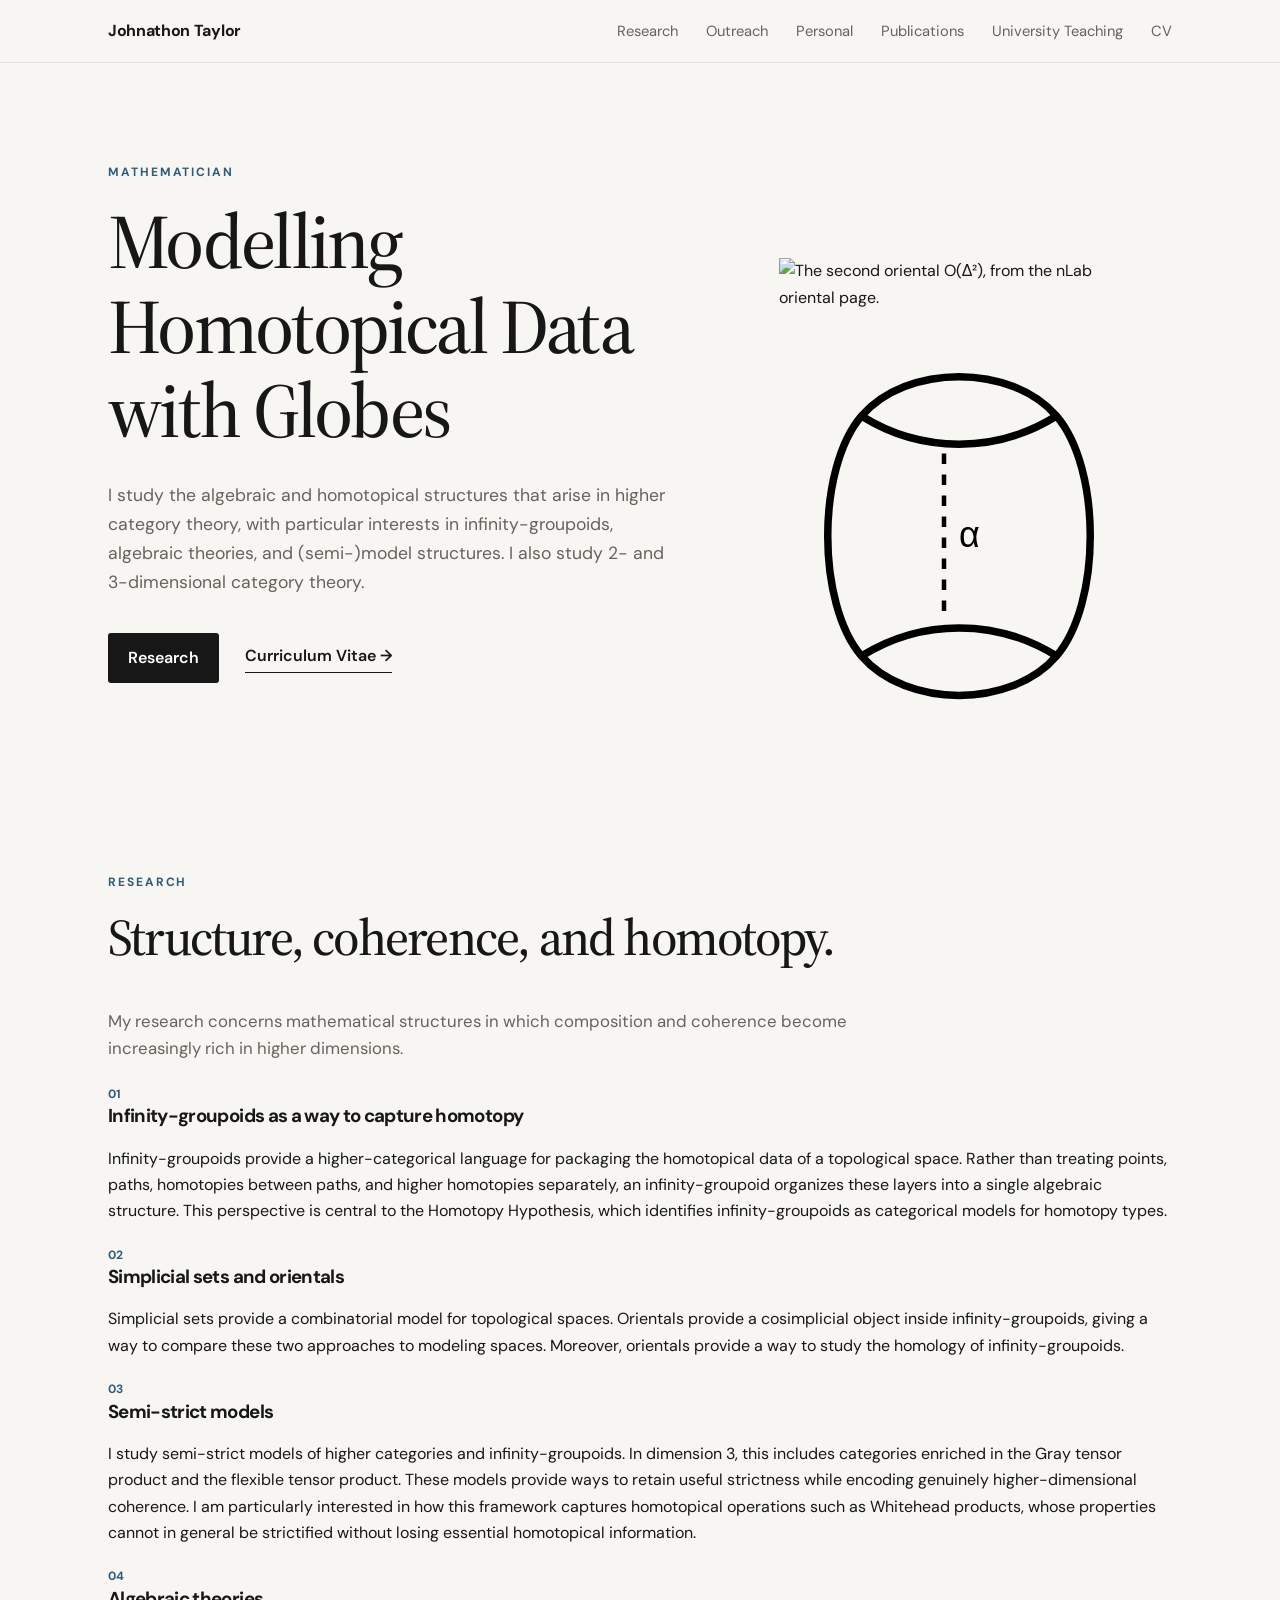
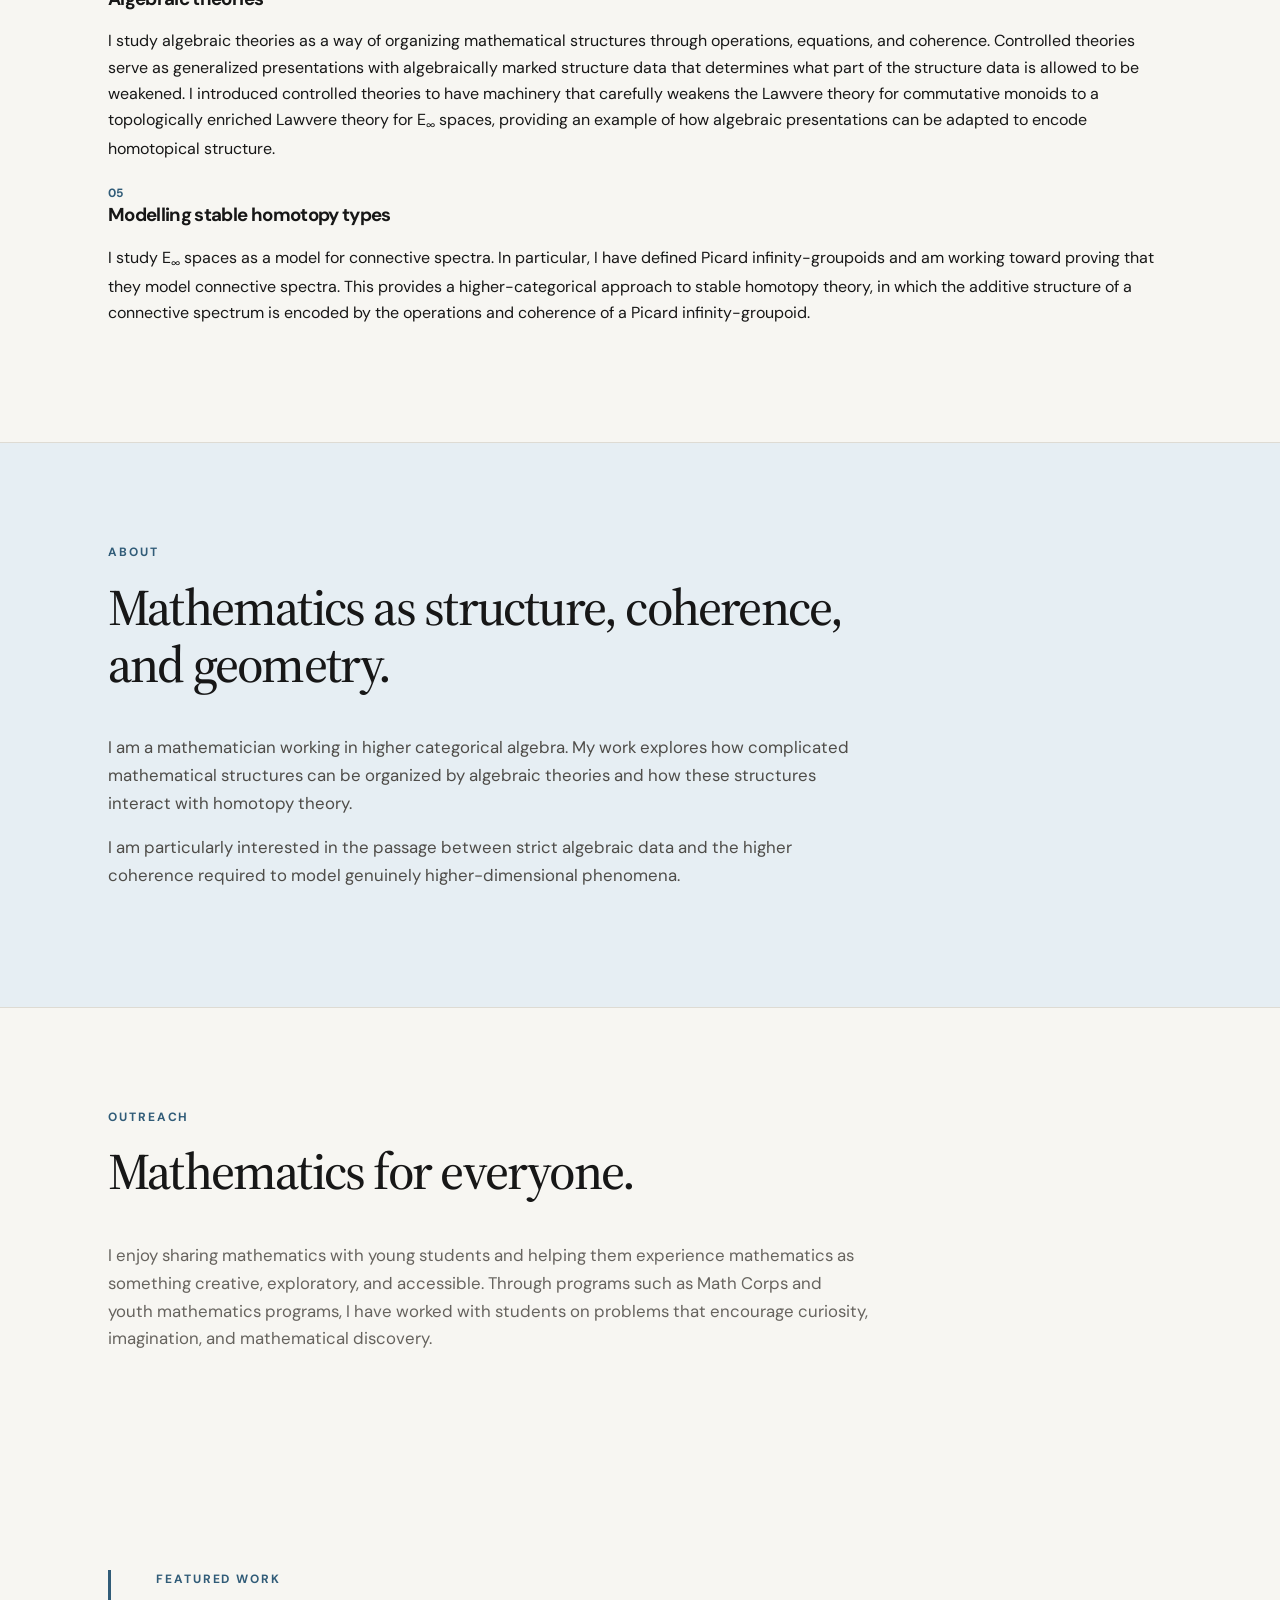
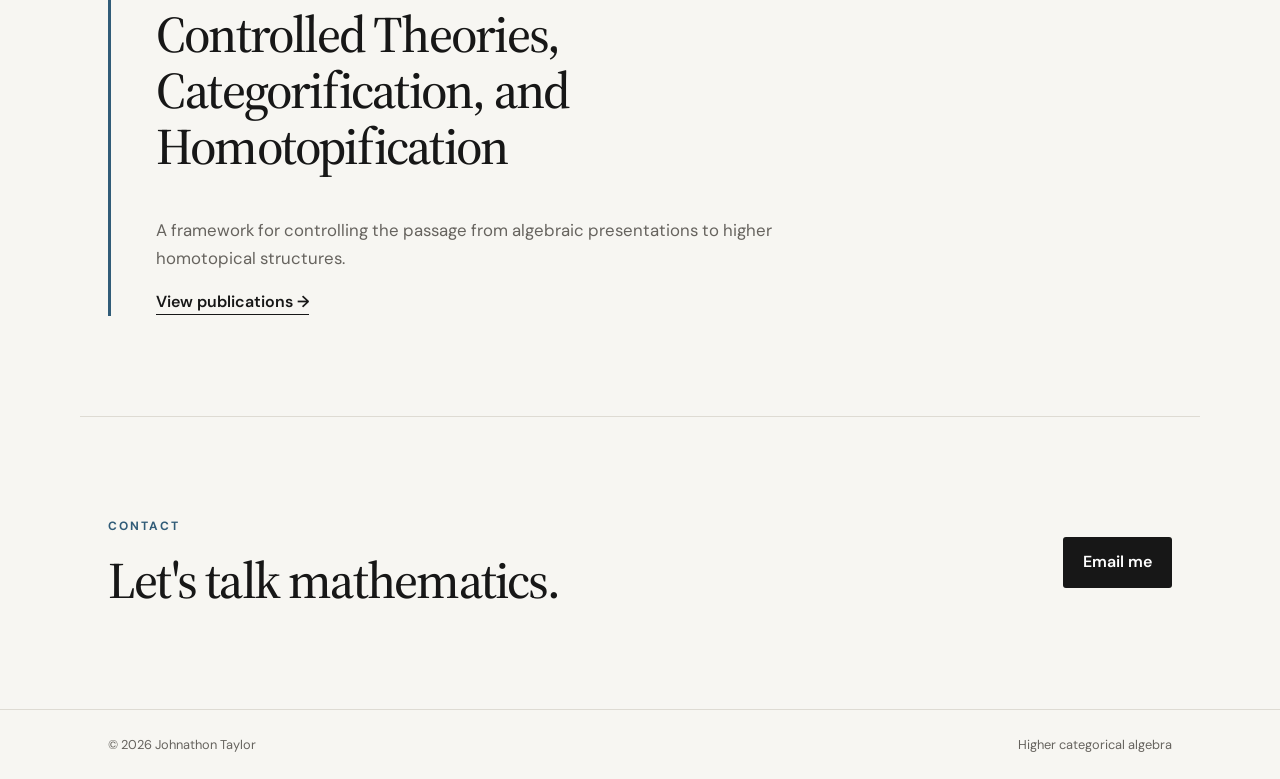
==== commit cdc97824: "Add a globular 2-cell beside O2" ====
--- a/index.html
+++ b/index.html
@@ -71,6 +71,8 @@
         <div class="hero-diagram">
             <img src="https://ncatlab.org/nlab/files/oriental/Delta2.svg"
                  alt="The second oriental O(Δ²), from the nLab oriental page.">
+            <img src="assets/globular-2-cell.svg"
+                 alt="A globular 2-cell.">
         </div>
 
     </section>
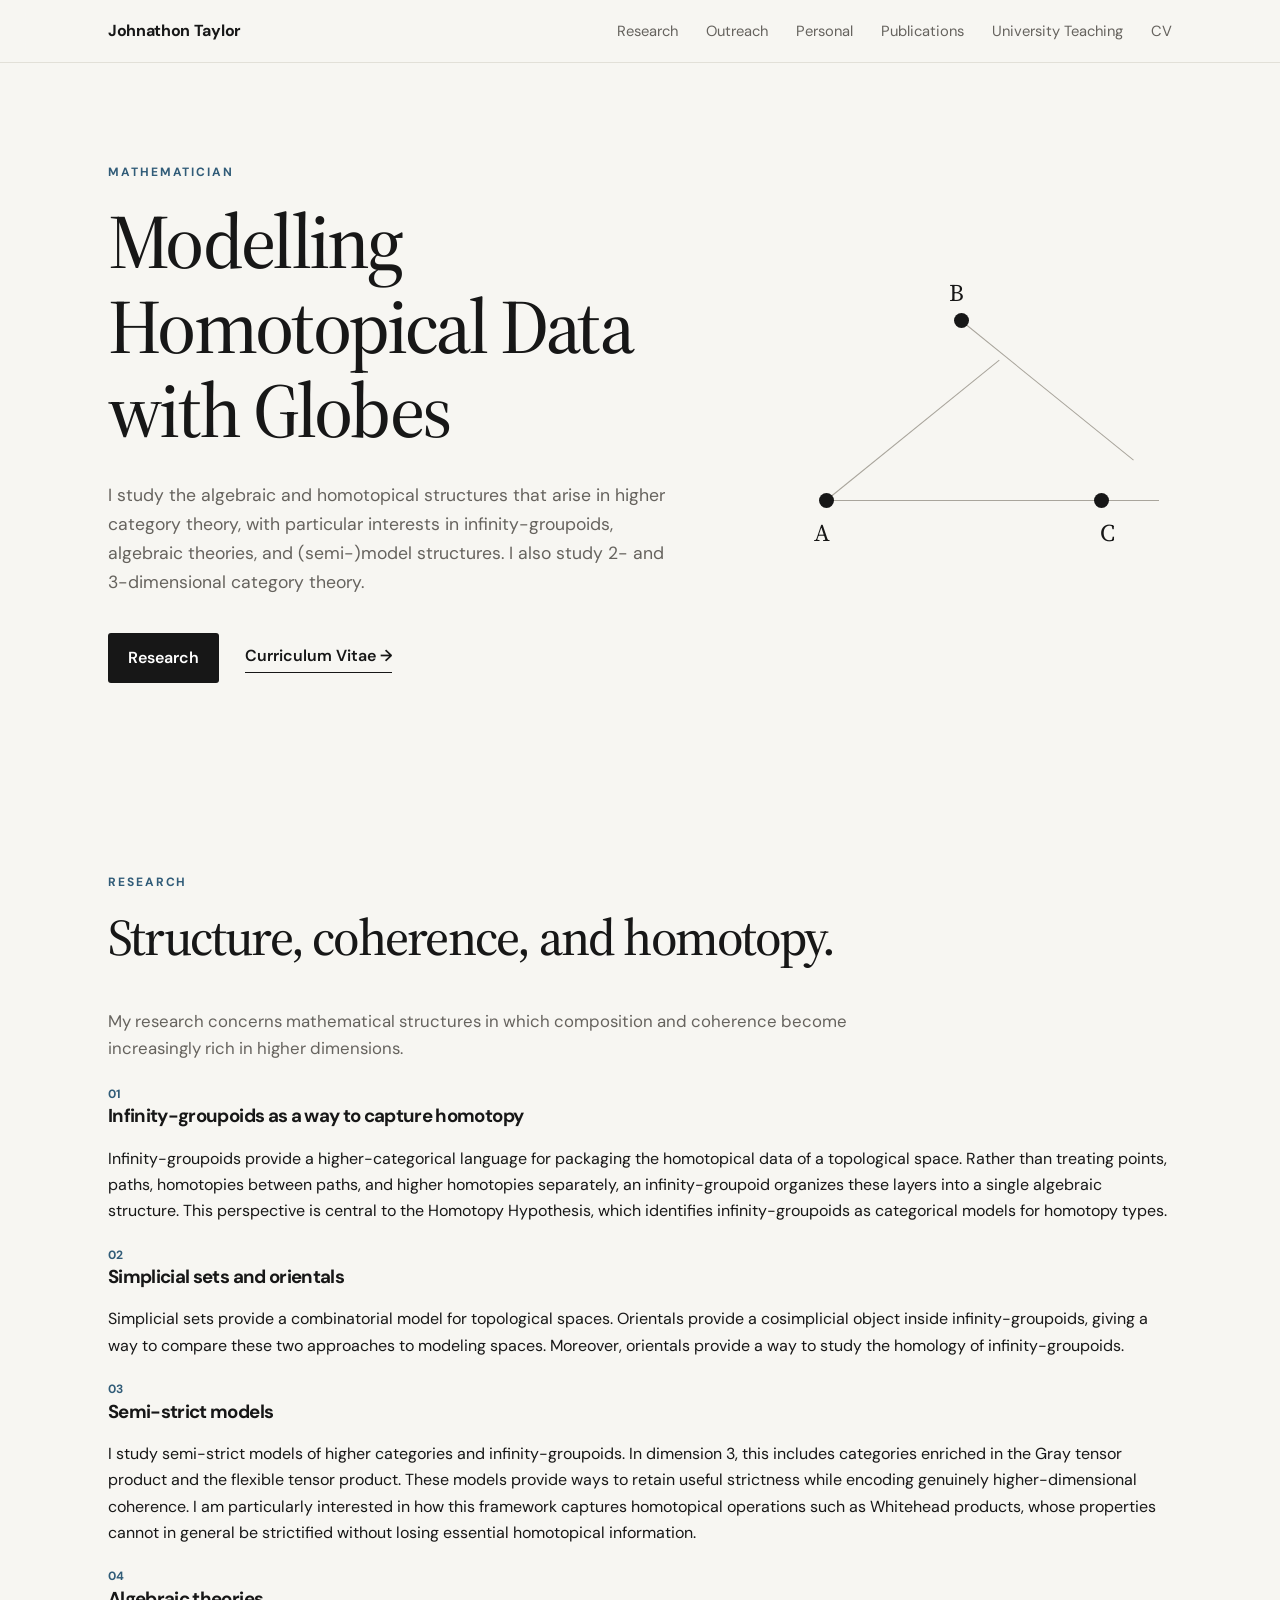
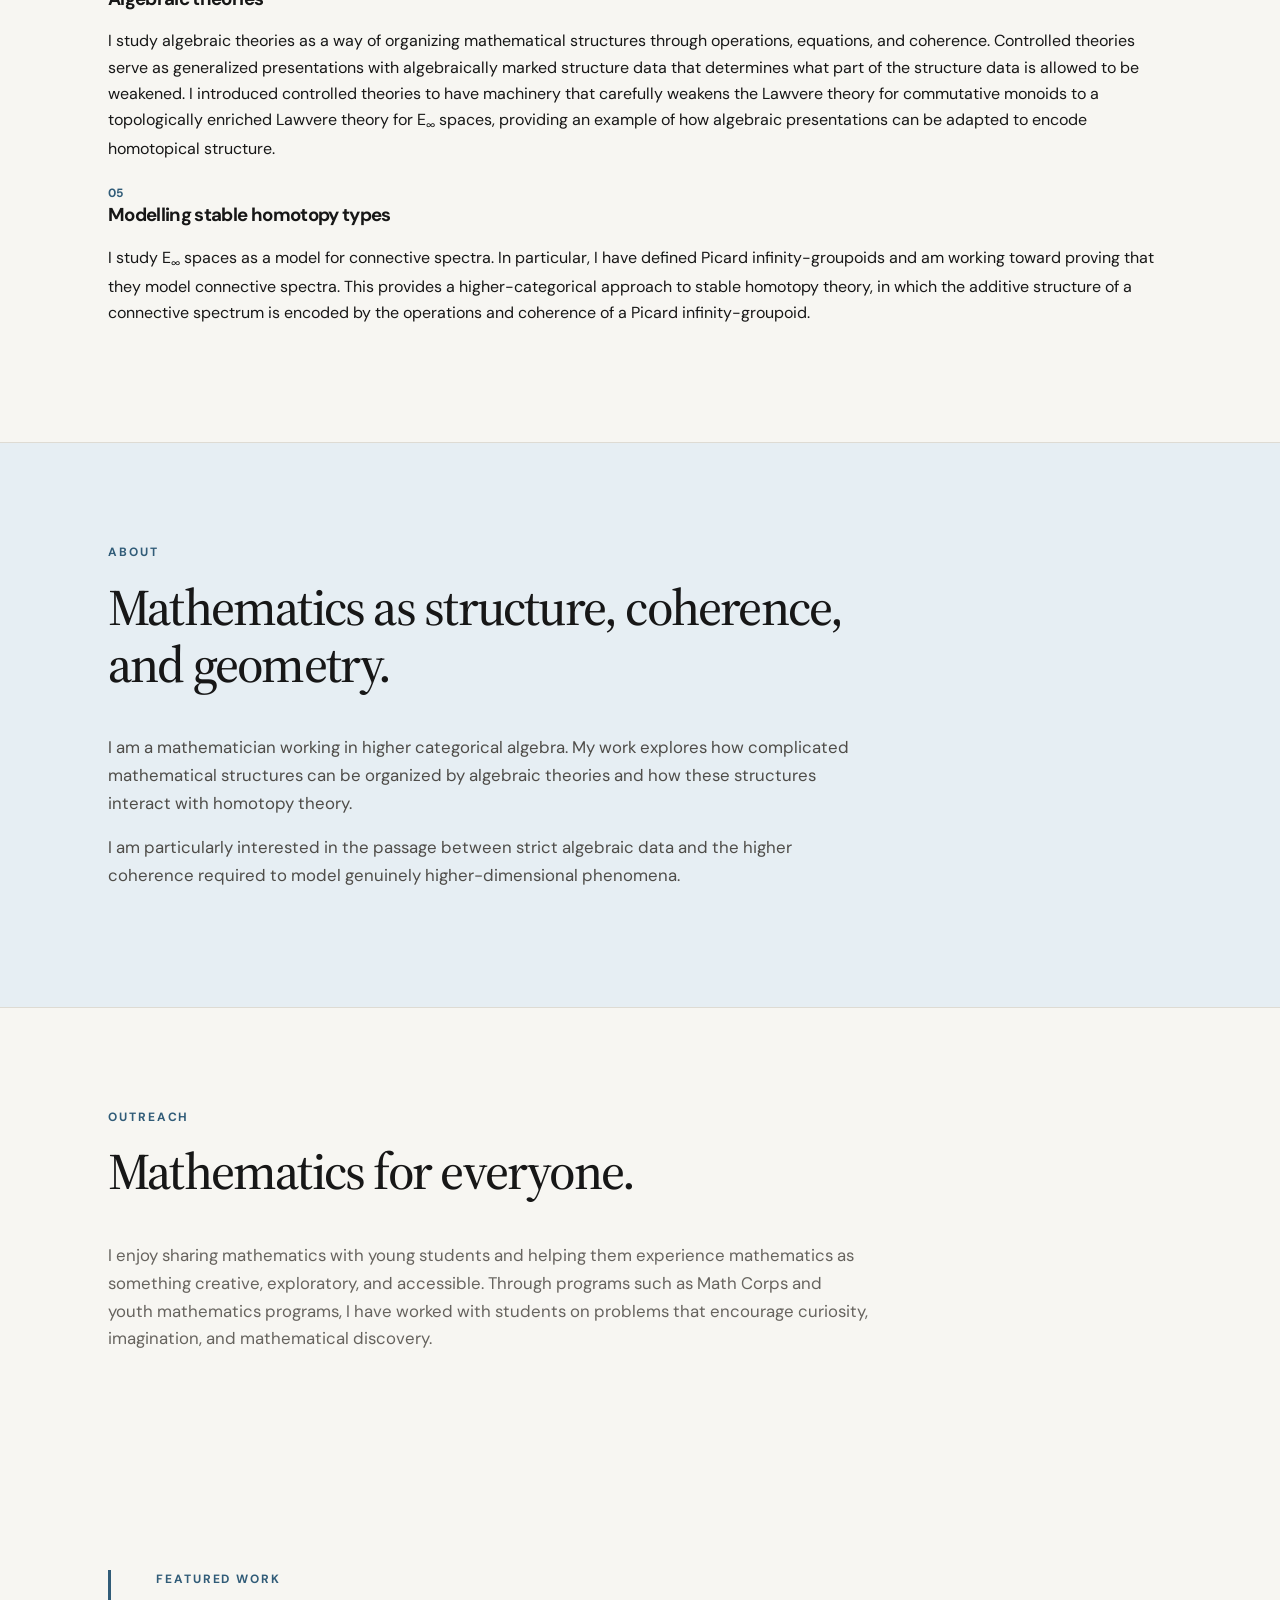
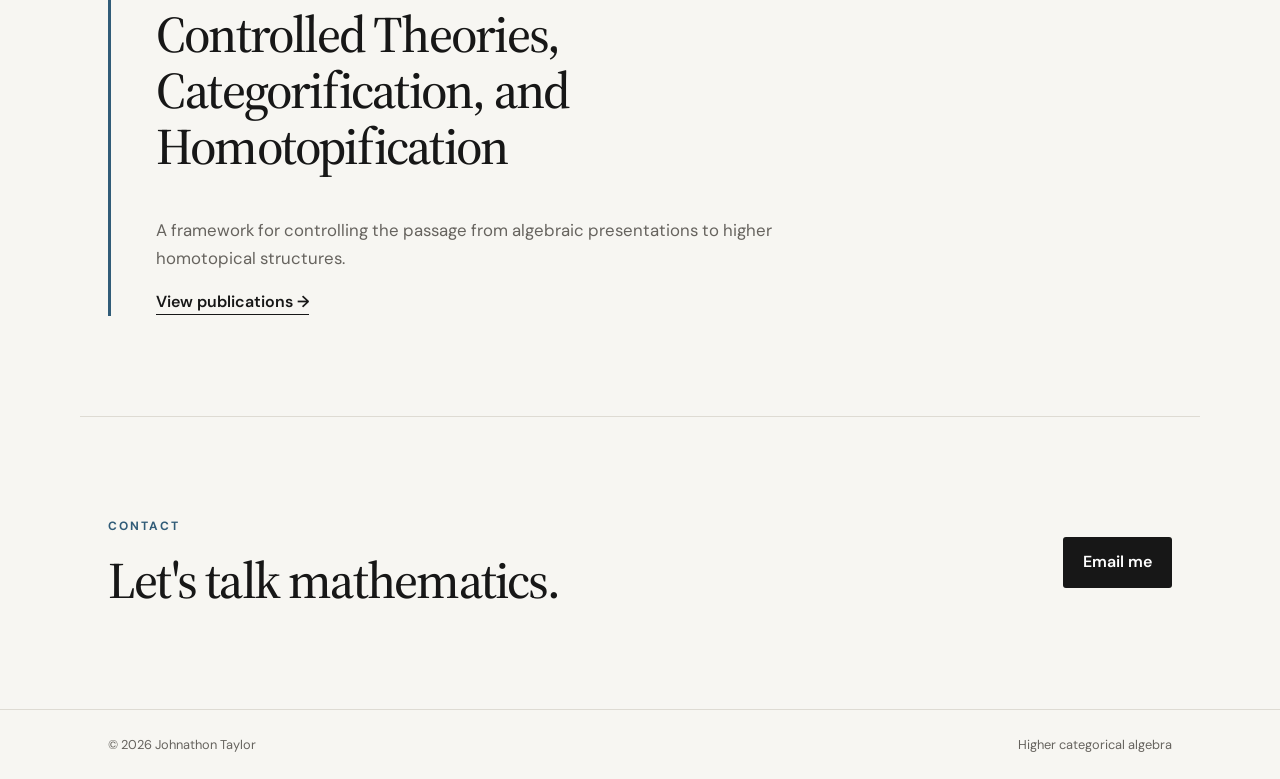
==== commit cb627c9e: "Restore original hero diagram" ====
--- a/index.html
+++ b/index.html
@@ -69,10 +69,17 @@
         </div>
 
         <div class="hero-diagram">
-            <img src="https://ncatlab.org/nlab/files/oriental/Delta2.svg"
-                 alt="The second oriental O(Δ²), from the nLab oriental page.">
-            <img src="assets/globular-2-cell.svg"
-                 alt="A globular 2-cell.">
+            <div class="diagram-node node-a"></div>
+            <div class="diagram-node node-b"></div>
+            <div class="diagram-node node-c"></div>
+
+            <div class="diagram-line line-ab"></div>
+            <div class="diagram-line line-bc"></div>
+            <div class="diagram-line line-ac"></div>
+
+            <span class="diagram-label label-a">A</span>
+            <span class="diagram-label label-b">B</span>
+            <span class="diagram-label label-c">C</span>
         </div>
 
     </section>
--- a/assets/style.css
+++ b/assets/style.css
@@ -1 +1 @@
-:root{--bg:#f7f6f2;--paper:#fff;--ink:#171717;--muted:#66635e;--line:#dedbd3;--accent:#315c78;--accent-light:#e6eef3;--max:1120px}*{box-sizing:border-box}html{scroll-behavior:smooth}body{margin:0;background:var(--bg);color:var(--ink);font-family:'DM Sans',sans-serif;line-height:1.65}a{color:inherit}.site-header{position:sticky;top:0;z-index:20;background:rgba(247,246,242,.92);backdrop-filter:blur(12px);border-bottom:1px solid rgba(222,219,211,.8)}.nav-container{max-width:var(--max);margin:auto;padding:18px 28px;display:flex;align-items:center;justify-content:space-between}.site-name{font-weight:700;text-decoration:none;letter-spacing:-.02em}.nav-container nav{display:flex;gap:28px}.nav-container nav a{text-decoration:none;color:var(--muted);font-size:.92rem}.nav-container nav a:hover{color:var(--ink)}.hero{max-width:var(--max);margin:auto;min-height:690px;padding:100px 28px 90px;display:grid;grid-template-columns:1.15fr .85fr;gap:60px;align-items:center}.eyebrow{margin:0 0 16px;font-size:.75rem;font-weight:700;letter-spacing:.16em;color:var(--accent)}h1,h2,h3{margin-top:0;line-height:1.1;letter-spacing:-.035em}h1{font-family:'Source Serif 4',serif;font-size:clamp(3rem,6vw,5.6rem);font-weight:500;margin-bottom:28px}h1 span{display:block;color:var(--muted)}.hero-text{max-width:650px;font-size:1.1rem;color:var(--muted)}.hero-links{display:flex;align-items:center;gap:26px;margin-top:36px}.button{display:inline-block;background:var(--ink);color:white;padding:12px 20px;border-radius:3px;text-decoration:none;font-weight:600}.text-link{font-weight:600;text-decoration:none;border-bottom:1px solid var(--ink);padding-bottom:2px}.hero-diagram{position:relative;width:360px;height:330px;margin:auto}.diagram-node{position:absolute;width:15px;height:15px;background:var(--ink);border-radius:50%;z-index:2}.node-a{left:40px;top:235px}.node-b{left:175px;top:55px}.node-c{right:30px;top:235px}.diagram-line{position:absolute;height:1px;background:#a9a59c;transform-origin:left center}.line-ab{left:47px;top:242px;width:223px;transform:rotate(-39deg)}.line-bc{left:182px;top:62px;width:222px;transform:rotate(39deg)}.line-ac{left:47px;top:242px;width:333px}.diagram-label{position:absolute;font-family:'Source Serif 4',serif;font-size:1.5rem}.label-a{left:35px;top:255px}.label-b{left:170px;top:15px}.label-c{right:24px;top:255px}.section{max-width:var(--max);margin:auto;padding:100px 28px}.section-heading{max-width:760px}.section-heading h2,.about-inner h2,.contact-section h2{font-family:'Source Serif 4',serif;font-size:clamp(2.3rem,4vw,4rem);font-weight:500}.section-heading>p:not(.eyebrow){color:var(--muted);font-size:1.05rem}.hometown-photo{margin:45px 0 0;max-width:319px}.hometown-photo img{display:block;width:100%;height:auto}.hometown-photo figcaption{margin-top:10px;color:var(--muted);font-size:.78rem;line-height:1.5}.research-grid{margin-top:55px;display:grid;grid-template-columns:repeat(2,1fr);gap:1px;background:var(--line);border:1px solid var(--line)}.research-card{background:var(--paper);padding:38px}.card-number{font-size:.75rem;color:var(--accent);font-weight:700}.research-card h3{font-family:'Source Serif 4',serif;font-size:1.8rem;font-weight:500;margin:30px 0 14px}.research-card p{color:var(--muted);margin:0}.about-section{background:var(--accent-light);border-top:1px solid var(--line);border-bottom:1px solid var(--line)}.about-inner{max-width:var(--max);margin:auto;padding:100px 28px}.about-inner h2{max-width:800px}.about-inner p:not(.eyebrow){max-width:760px;color:#4e4c48;font-size:1.05rem}.publication-feature{border-bottom:1px solid var(--line)}.publication-feature .section-heading{padding-left:45px;border-left:3px solid var(--accent)}.contact-section{max-width:var(--max);margin:auto;padding:100px 28px;display:flex;justify-content:space-between;align-items:center;gap:40px}.contact-section h2{margin-bottom:0}footer{border-top:1px solid var(--line)}.footer-inner{max-width:var(--max);margin:auto;padding:24px 28px;display:flex;justify-content:space-between;color:var(--muted);font-size:.8rem}@media(max-width:800px){.nav-container nav{gap:14px}.hero{grid-template-columns:1fr;min-height:auto;padding-top:70px}.hero-diagram{order:-1;width:280px;height:240px}.node-a{left:15px;top:170px}.node-b{left:130px;top:35px}.node-c{right:10px;top:170px}.line-ab{left:22px;top:177px;width:170px}.line-bc{left:137px;top:42px;width:170px}.line-ac{left:22px;top:177px;width:255px}.label-a{left:10px;top:190px}.label-b{left:125px;top:0}.label-c{right:4px;top:190px}.research-grid{grid-template-columns:1fr}.contact-section{align-items:flex-start;flex-direction:column}}@media(max-width:520px){.nav-container{padding:15px 18px}.site-name{font-size:.9rem}.nav-container nav{gap:10px}.nav-container nav a{font-size:.78rem}.hero,.section,.about-inner,.contact-section{padding-left:18px;padding-right:18px}h1{font-size:2.9rem}.hero-text{font-size:1rem}.footer-inner{padding-left:18px;padding-right:18px;flex-direction:column;gap:6px}}+:root{--bg:#f7f6f2;--paper:#fff;--ink:#171717;--muted:#66635e;--line:#dedbd3;--accent:#315c78;--accent-light:#e6eef3;--max:1120px}*{box-sizing:border-box}html{scroll-behavior:smooth}body{margin:0;background:var(--bg);color:var(--ink);font-family:'DM Sans',sans-serif;line-height:1.65}a{color:inherit}.site-header{position:sticky;top:0;z-index:20;background:rgba(247,246,242,.92);backdrop-filter:blur(12px);border-bottom:1px solid rgba(222,219,211,.8)}.nav-container{max-width:var(--max);margin:auto;padding:18px 28px;display:flex;align-items:center;justify-content:space-between}.site-name{font-weight:700;text-decoration:none;letter-spacing:-.02em}.nav-container nav{display:flex;gap:28px}.nav-container nav a{text-decoration:none;color:var(--muted);font-size:.92rem}.nav-container nav a:hover{color:var(--ink)}.hero{max-width:var(--max);margin:auto;min-height:690px;padding:100px 28px 90px;display:grid;grid-template-columns:1.15fr .85fr;gap:60px;align-items:center}.eyebrow{margin:0 0 16px;font-size:.75rem;font-weight:700;letter-spacing:.16em;color:var(--accent)}h1,h2,h3{margin-top:0;line-height:1.1;letter-spacing:-.035em}h1{font-family:'Source Serif 4',serif;font-size:clamp(3rem,6vw,5.6rem);font-weight:500;margin-bottom:28px}h1 span{display:block;color:var(--muted)}.hero-text{max-width:650px;font-size:1.1rem;color:var(--muted)}.hero-links{display:flex;align-items:center;gap:26px;margin-top:36px}.button{display:inline-block;background:var(--ink);color:white;padding:12px 20px;border-radius:3px;text-decoration:none;font-weight:600}.text-link{font-weight:600;text-decoration:none;border-bottom:1px solid var(--ink);padding-bottom:2px}.hero-diagram{position:relative;width:360px;height:330px;margin:auto;display:flex;align-items:center;justify-content:center;gap:18px}.hero-diagram img{width:155px;height:auto;max-height:280px;object-fit:contain}.diagram-node{position:absolute;width:15px;height:15px;background:var(--ink);border-radius:50%;z-index:2}.node-a{left:40px;top:235px}.node-b{left:175px;top:55px}.node-c{right:30px;top:235px}.diagram-line{position:absolute;height:1px;background:#a9a59c;transform-origin:left center}.line-ab{left:47px;top:242px;width:223px;transform:rotate(-39deg)}.line-bc{left:182px;top:62px;width:222px;transform:rotate(39deg)}.line-ac{left:47px;top:242px;width:333px}.diagram-label{position:absolute;font-family:'Source Serif 4',serif;font-size:1.5rem}.label-a{left:35px;top:255px}.label-b{left:170px;top:15px}.label-c{right:24px;top:255px}.section{max-width:var(--max);margin:auto;padding:100px 28px}.section-heading{max-width:760px}.section-heading h2,.about-inner h2,.contact-section h2{font-family:'Source Serif 4',serif;font-size:clamp(2.3rem,4vw,4rem);font-weight:500}.section-heading>p:not(.eyebrow){color:var(--muted);font-size:1.05rem}.hometown-photo{margin:45px 0 0;max-width:319px}.hometown-photo img{display:block;width:100%;height:auto}.hometown-photo figcaption{margin-top:10px;color:var(--muted);font-size:.78rem;line-height:1.5}.research-grid{margin-top:55px;display:grid;grid-template-columns:repeat(2,1fr);gap:1px;background:var(--line);border:1px solid var(--line)}.research-card{background:var(--paper);padding:38px}.card-number{font-size:.75rem;color:var(--accent);font-weight:700}.research-card h3{font-family:'Source Serif 4',serif;font-size:1.8rem;font-weight:500;margin:30px 0 14px}.research-card p{color:var(--muted);margin:0}.about-section{background:var(--accent-light);border-top:1px solid var(--line);border-bottom:1px solid var(--line)}.about-inner{max-width:var(--max);margin:auto;padding:100px 28px}.about-inner h2{max-width:800px}.about-inner p:not(.eyebrow){max-width:760px;color:#4e4c48;font-size:1.05rem}.publication-feature{border-bottom:1px solid var(--line)}.publication-feature .section-heading{padding-left:45px;border-left:3px solid var(--accent)}.contact-section{max-width:var(--max);margin:auto;padding:100px 28px;display:flex;justify-content:space-between;align-items:center;gap:40px}.contact-section h2{margin-bottom:0}footer{border-top:1px solid var(--line)}.footer-inner{max-width:var(--max);margin:auto;padding:24px 28px;display:flex;justify-content:space-between;color:var(--muted);font-size:.8rem}@media(max-width:800px){.nav-container nav{gap:14px}.hero{grid-template-columns:1fr;min-height:auto;padding-top:70px}.hero-diagram{order:-1;width:280px;height:240px}.node-a{left:15px;top:170px}.node-b{left:130px;top:35px}.node-c{right:10px;top:170px}.line-ab{left:22px;top:177px;width:170px}.line-bc{left:137px;top:42px;width:170px}.line-ac{left:22px;top:177px;width:255px}.label-a{left:10px;top:190px}.label-b{left:125px;top:0}.label-c{right:4px;top:190px}.research-grid{grid-template-columns:1fr}.contact-section{align-items:flex-start;flex-direction:column}}@media(max-width:520px){.nav-container{padding:15px 18px}.site-name{font-size:.9rem}.nav-container nav{gap:10px}.nav-container nav a{font-size:.78rem}.hero,.section,.about-inner,.contact-section{padding-left:18px;padding-right:18px}h1{font-size:2.9rem}.hero-text{font-size:1rem}.footer-inner{padding-left:18px;padding-right:18px;flex-direction:column;gap:6px}}
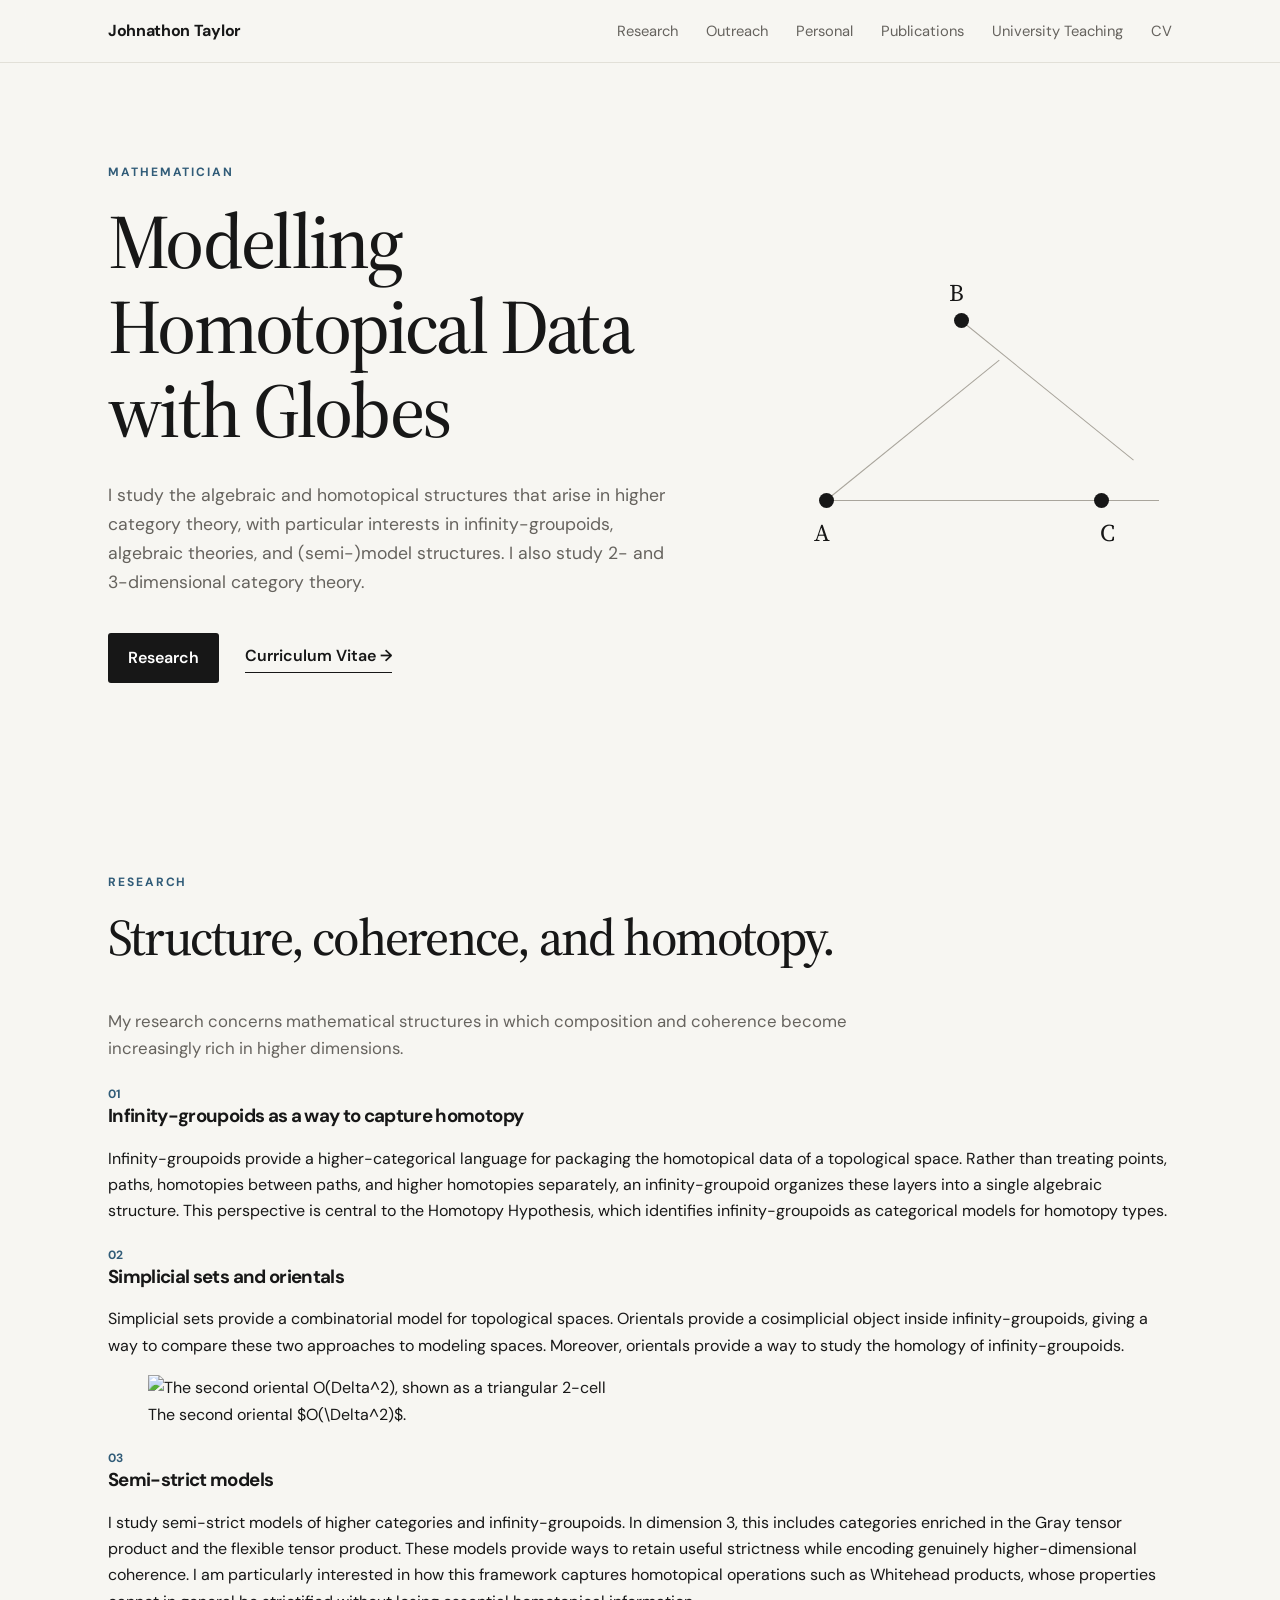
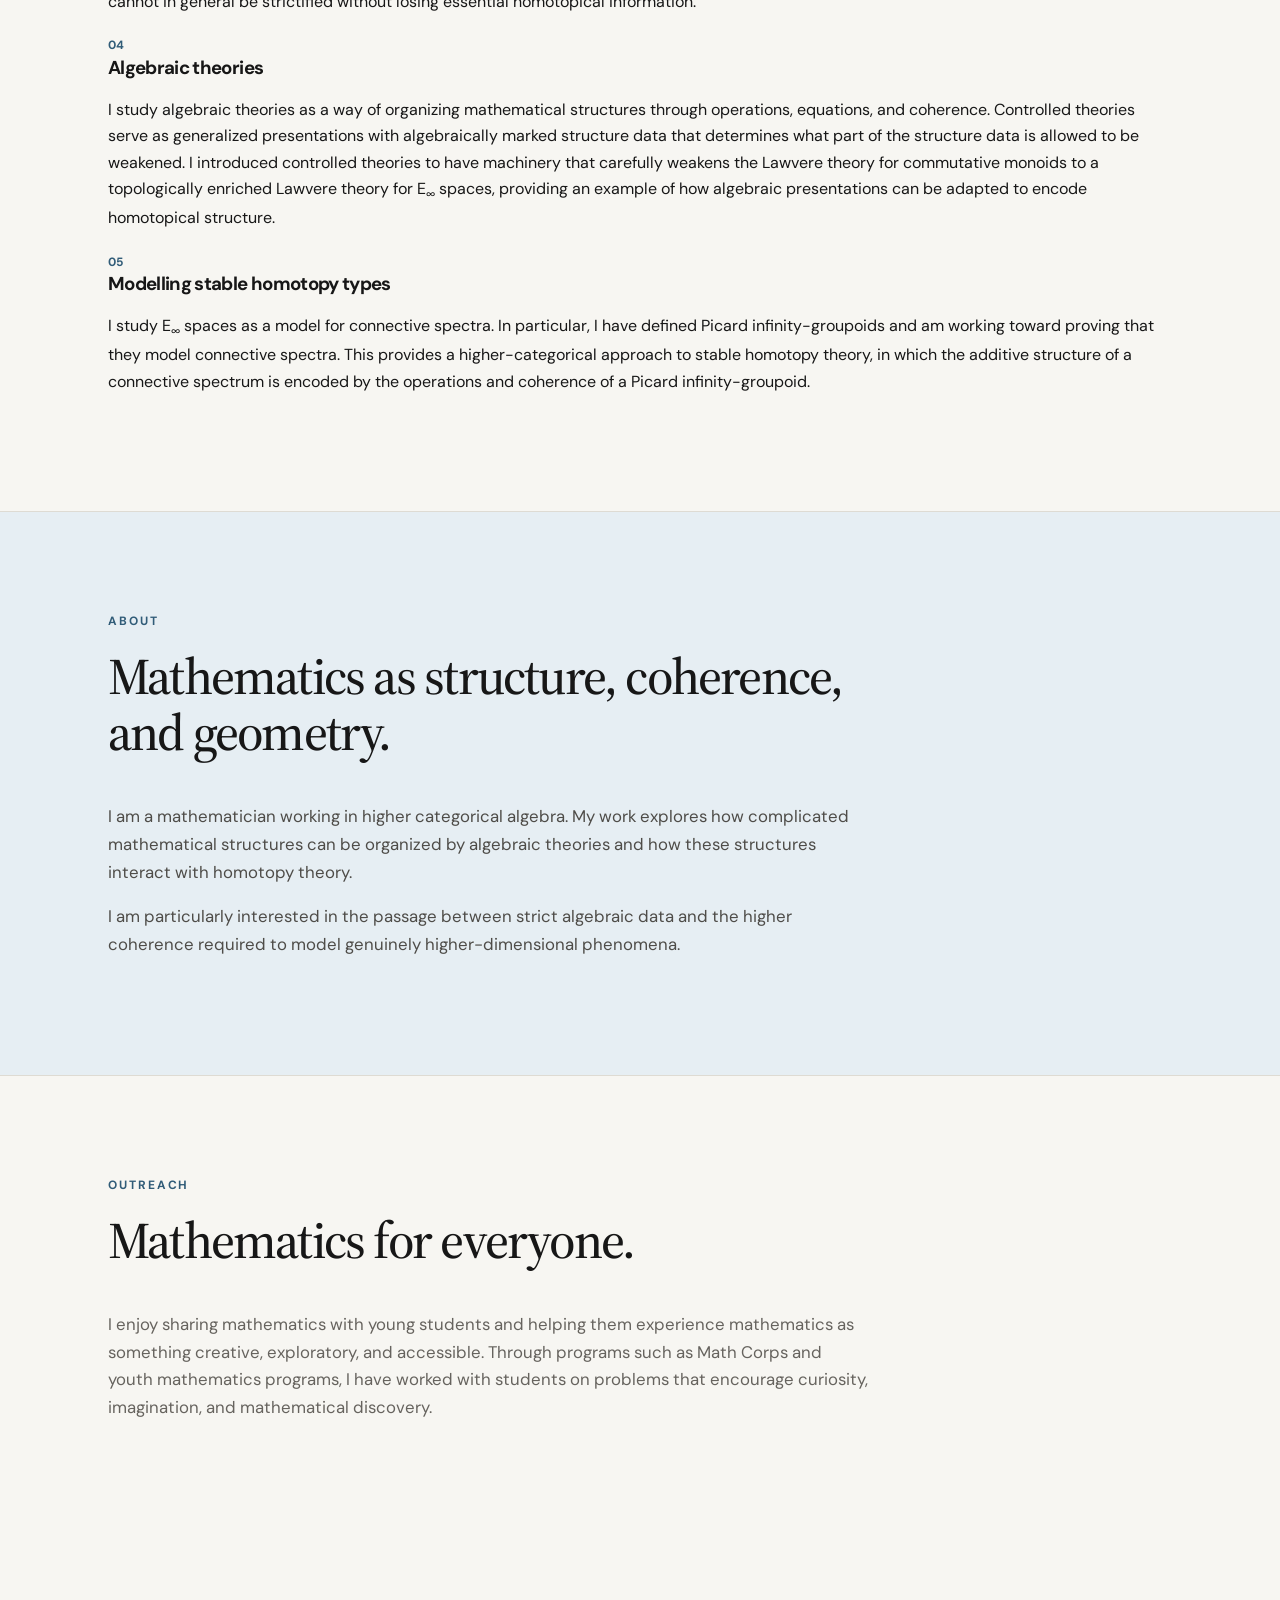
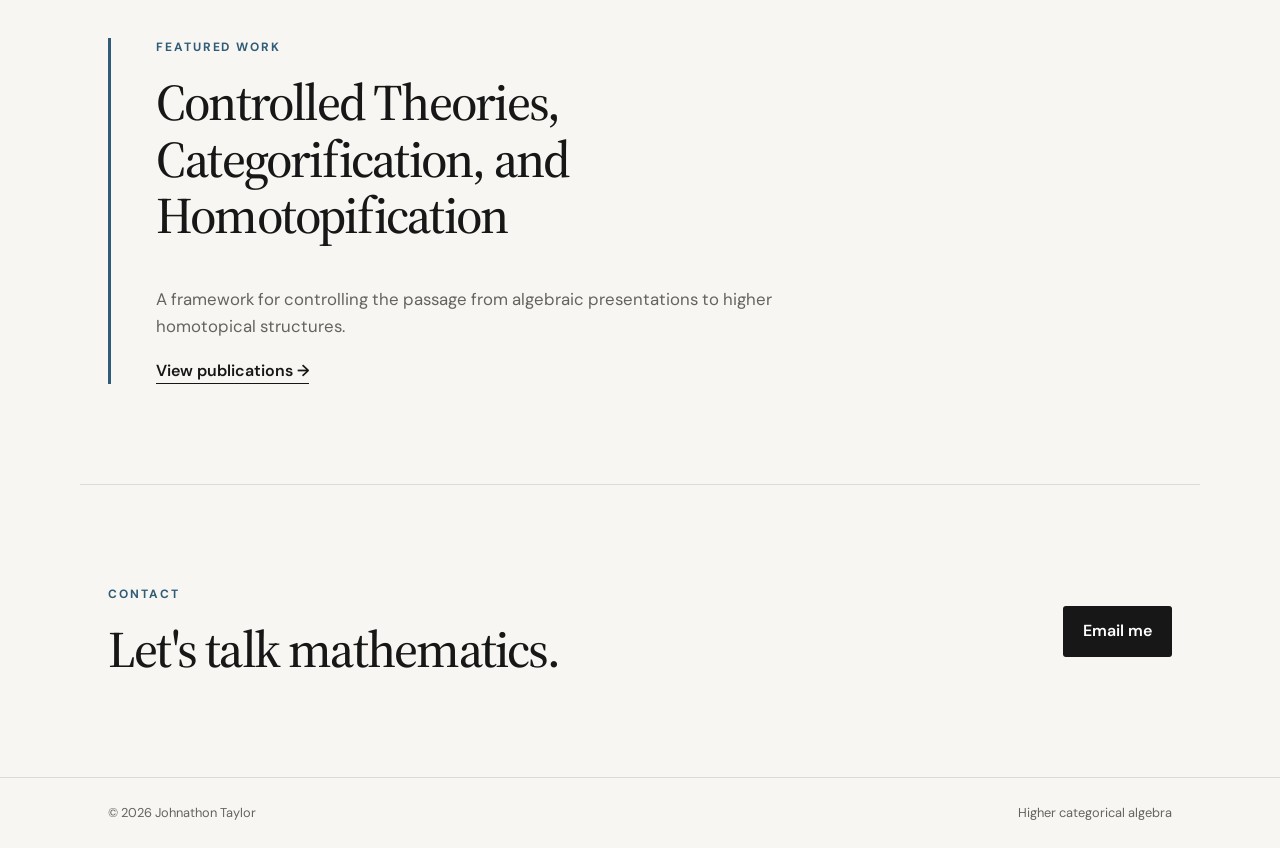
==== commit 98331a41: "Add second oriental to research section" ====
--- a/index.html
+++ b/index.html
@@ -135,6 +135,14 @@
                 to modeling spaces. Moreover, orientals provide a way to study
                 the homology of infinity-groupoids.
             </p>
+
+            <figure class="research-image">
+                <img src="https://ncatlab.org/nlab/files/oriental/Delta2.svg"
+                     alt="The second oriental O(Delta^2), shown as a triangular 2-cell">
+                <figcaption>
+                    The second oriental $O(\Delta^2)$.
+                </figcaption>
+            </figure>
         </div>
 
 
--- a/assets/style.css
+++ b/assets/style.css
@@ -1 +1 @@
-:root{--bg:#f7f6f2;--paper:#fff;--ink:#171717;--muted:#66635e;--line:#dedbd3;--accent:#315c78;--accent-light:#e6eef3;--max:1120px}*{box-sizing:border-box}html{scroll-behavior:smooth}body{margin:0;background:var(--bg);color:var(--ink);font-family:'DM Sans',sans-serif;line-height:1.65}a{color:inherit}.site-header{position:sticky;top:0;z-index:20;background:rgba(247,246,242,.92);backdrop-filter:blur(12px);border-bottom:1px solid rgba(222,219,211,.8)}.nav-container{max-width:var(--max);margin:auto;padding:18px 28px;display:flex;align-items:center;justify-content:space-between}.site-name{font-weight:700;text-decoration:none;letter-spacing:-.02em}.nav-container nav{display:flex;gap:28px}.nav-container nav a{text-decoration:none;color:var(--muted);font-size:.92rem}.nav-container nav a:hover{color:var(--ink)}.hero{max-width:var(--max);margin:auto;min-height:690px;padding:100px 28px 90px;display:grid;grid-template-columns:1.15fr .85fr;gap:60px;align-items:center}.eyebrow{margin:0 0 16px;font-size:.75rem;font-weight:700;letter-spacing:.16em;color:var(--accent)}h1,h2,h3{margin-top:0;line-height:1.1;letter-spacing:-.035em}h1{font-family:'Source Serif 4',serif;font-size:clamp(3rem,6vw,5.6rem);font-weight:500;margin-bottom:28px}h1 span{display:block;color:var(--muted)}.hero-text{max-width:650px;font-size:1.1rem;color:var(--muted)}.hero-links{display:flex;align-items:center;gap:26px;margin-top:36px}.button{display:inline-block;background:var(--ink);color:white;padding:12px 20px;border-radius:3px;text-decoration:none;font-weight:600}.text-link{font-weight:600;text-decoration:none;border-bottom:1px solid var(--ink);padding-bottom:2px}.hero-diagram{position:relative;width:360px;height:330px;margin:auto;display:flex;align-items:center;justify-content:center;gap:18px}.hero-diagram img{width:155px;height:auto;max-height:280px;object-fit:contain}.diagram-node{position:absolute;width:15px;height:15px;background:var(--ink);border-radius:50%;z-index:2}.node-a{left:40px;top:235px}.node-b{left:175px;top:55px}.node-c{right:30px;top:235px}.diagram-line{position:absolute;height:1px;background:#a9a59c;transform-origin:left center}.line-ab{left:47px;top:242px;width:223px;transform:rotate(-39deg)}.line-bc{left:182px;top:62px;width:222px;transform:rotate(39deg)}.line-ac{left:47px;top:242px;width:333px}.diagram-label{position:absolute;font-family:'Source Serif 4',serif;font-size:1.5rem}.label-a{left:35px;top:255px}.label-b{left:170px;top:15px}.label-c{right:24px;top:255px}.section{max-width:var(--max);margin:auto;padding:100px 28px}.section-heading{max-width:760px}.section-heading h2,.about-inner h2,.contact-section h2{font-family:'Source Serif 4',serif;font-size:clamp(2.3rem,4vw,4rem);font-weight:500}.section-heading>p:not(.eyebrow){color:var(--muted);font-size:1.05rem}.hometown-photo{margin:45px 0 0;max-width:319px}.hometown-photo img{display:block;width:100%;height:auto}.hometown-photo figcaption{margin-top:10px;color:var(--muted);font-size:.78rem;line-height:1.5}.research-grid{margin-top:55px;display:grid;grid-template-columns:repeat(2,1fr);gap:1px;background:var(--line);border:1px solid var(--line)}.research-card{background:var(--paper);padding:38px}.card-number{font-size:.75rem;color:var(--accent);font-weight:700}.research-card h3{font-family:'Source Serif 4',serif;font-size:1.8rem;font-weight:500;margin:30px 0 14px}.research-card p{color:var(--muted);margin:0}.about-section{background:var(--accent-light);border-top:1px solid var(--line);border-bottom:1px solid var(--line)}.about-inner{max-width:var(--max);margin:auto;padding:100px 28px}.about-inner h2{max-width:800px}.about-inner p:not(.eyebrow){max-width:760px;color:#4e4c48;font-size:1.05rem}.publication-feature{border-bottom:1px solid var(--line)}.publication-feature .section-heading{padding-left:45px;border-left:3px solid var(--accent)}.contact-section{max-width:var(--max);margin:auto;padding:100px 28px;display:flex;justify-content:space-between;align-items:center;gap:40px}.contact-section h2{margin-bottom:0}footer{border-top:1px solid var(--line)}.footer-inner{max-width:var(--max);margin:auto;padding:24px 28px;display:flex;justify-content:space-between;color:var(--muted);font-size:.8rem}@media(max-width:800px){.nav-container nav{gap:14px}.hero{grid-template-columns:1fr;min-height:auto;padding-top:70px}.hero-diagram{order:-1;width:280px;height:240px}.node-a{left:15px;top:170px}.node-b{left:130px;top:35px}.node-c{right:10px;top:170px}.line-ab{left:22px;top:177px;width:170px}.line-bc{left:137px;top:42px;width:170px}.line-ac{left:22px;top:177px;width:255px}.label-a{left:10px;top:190px}.label-b{left:125px;top:0}.label-c{right:4px;top:190px}.research-grid{grid-template-columns:1fr}.contact-section{align-items:flex-start;flex-direction:column}}@media(max-width:520px){.nav-container{padding:15px 18px}.site-name{font-size:.9rem}.nav-container nav{gap:10px}.nav-container nav a{font-size:.78rem}.hero,.section,.about-inner,.contact-section{padding-left:18px;padding-right:18px}h1{font-size:2.9rem}.hero-text{font-size:1rem}.footer-inner{padding-left:18px;padding-right:18px;flex-direction:column;gap:6px}}+:root{--bg:#f7f6f2;--paper:#fff;--ink:#171717;--muted:#66635e;--line:#dedbd3;--accent:#315c78;--accent-light:#e6eef3;--max:1120px}*{box-sizing:border-box}html{scroll-behavior:smooth}body{margin:0;background:var(--bg);color:var(--ink);font-family:'DM Sans',sans-serif;line-height:1.65}a{color:inherit}.site-header{position:sticky;top:0;z-index:20;background:rgba(247,246,242,.92);backdrop-filter:blur(12px);border-bottom:1px solid rgba(222,219,211,.8)}.nav-container{max-width:var(--max);margin:auto;padding:18px 28px;display:flex;align-items:center;justify-content:space-between}.site-name{font-weight:700;text-decoration:none;letter-spacing:-.02em}.nav-container nav{display:flex;gap:28px}.nav-container nav a{text-decoration:none;color:var(--muted);font-size:.92rem}.nav-container nav a:hover{color:var(--ink)}.hero{max-width:var(--max);margin:auto;min-height:690px;padding:100px 28px 90px;display:grid;grid-template-columns:1.15fr .85fr;gap:60px;align-items:center}.eyebrow{margin:0 0 16px;font-size:.75rem;font-weight:700;letter-spacing:.16em;color:var(--accent)}h1,h2,h3{margin-top:0;line-height:1.1;letter-spacing:-.035em}h1{font-family:'Source Serif 4',serif;font-size:clamp(3rem,6vw,5.6rem);font-weight:500;margin-bottom:28px}h1 span{display:block;color:var(--muted)}.hero-text{max-width:650px;font-size:1.1rem;color:var(--muted)}.hero-links{display:flex;align-items:center;gap:26px;margin-top:36px}.button{display:inline-block;background:var(--ink);color:white;padding:12px 20px;border-radius:3px;text-decoration:none;font-weight:600}.text-link{font-weight:600;text-decoration:none;border-bottom:1px solid var(--ink);padding-bottom:2px}.hero-diagram{position:relative;width:360px;height:330px;margin:auto}.diagram-node{position:absolute;width:15px;height:15px;background:var(--ink);border-radius:50%;z-index:2}.node-a{left:40px;top:235px}.node-b{left:175px;top:55px}.node-c{right:30px;top:235px}.diagram-line{position:absolute;height:1px;background:#a9a59c;transform-origin:left center}.line-ab{left:47px;top:242px;width:223px;transform:rotate(-39deg)}.line-bc{left:182px;top:62px;width:222px;transform:rotate(39deg)}.line-ac{left:47px;top:242px;width:333px}.diagram-label{position:absolute;font-family:'Source Serif 4',serif;font-size:1.5rem}.label-a{left:35px;top:255px}.label-b{left:170px;top:15px}.label-c{right:24px;top:255px}.section{max-width:var(--max);margin:auto;padding:100px 28px}.section-heading{max-width:760px}.section-heading h2,.about-inner h2,.contact-section h2{font-family:'Source Serif 4',serif;font-size:clamp(2.3rem,4vw,4rem);font-weight:500}.section-heading>p:not(.eyebrow){color:var(--muted);font-size:1.05rem}.hometown-photo{margin:45px 0 0;max-width:319px}.hometown-photo img{display:block;width:100%;height:auto}.hometown-photo figcaption{margin-top:10px;color:var(--muted);font-size:.78rem;line-height:1.5}.research-grid{margin-top:55px;display:grid;grid-template-columns:repeat(2,1fr);gap:1px;background:var(--line);border:1px solid var(--line)}.research-card{background:var(--paper);padding:38px}.card-number{font-size:.75rem;color:var(--accent);font-weight:700}.research-card h3{font-family:'Source Serif 4',serif;font-size:1.8rem;font-weight:500;margin:30px 0 14px}.research-card p{color:var(--muted);margin:0}.about-section{background:var(--accent-light);border-top:1px solid var(--line);border-bottom:1px solid var(--line)}.about-inner{max-width:var(--max);margin:auto;padding:100px 28px}.about-inner h2{max-width:800px}.about-inner p:not(.eyebrow){max-width:760px;color:#4e4c48;font-size:1.05rem}.publication-feature{border-bottom:1px solid var(--line)}.publication-feature .section-heading{padding-left:45px;border-left:3px solid var(--accent)}.contact-section{max-width:var(--max);margin:auto;padding:100px 28px;display:flex;justify-content:space-between;align-items:center;gap:40px}.contact-section h2{margin-bottom:0}footer{border-top:1px solid var(--line)}.footer-inner{max-width:var(--max);margin:auto;padding:24px 28px;display:flex;justify-content:space-between;color:var(--muted);font-size:.8rem}@media(max-width:800px){.nav-container nav{gap:14px}.hero{grid-template-columns:1fr;min-height:auto;padding-top:70px}.hero-diagram{order:-1;width:280px;height:240px}.node-a{left:15px;top:170px}.node-b{left:130px;top:35px}.node-c{right:10px;top:170px}.line-ab{left:22px;top:177px;width:170px}.line-bc{left:137px;top:42px;width:170px}.line-ac{left:22px;top:177px;width:255px}.label-a{left:10px;top:190px}.label-b{left:125px;top:0}.label-c{right:4px;top:190px}.research-grid{grid-template-columns:1fr}.contact-section{align-items:flex-start;flex-direction:column}}@media(max-width:520px){.nav-container{padding:15px 18px}.site-name{font-size:.9rem}.nav-container nav{gap:10px}.nav-container nav a{font-size:.78rem}.hero,.section,.about-inner,.contact-section{padding-left:18px;padding-right:18px}h1{font-size:2.9rem}.hero-text{font-size:1rem}.footer-inner{padding-left:18px;padding-right:18px;flex-direction:column;gap:6px}}
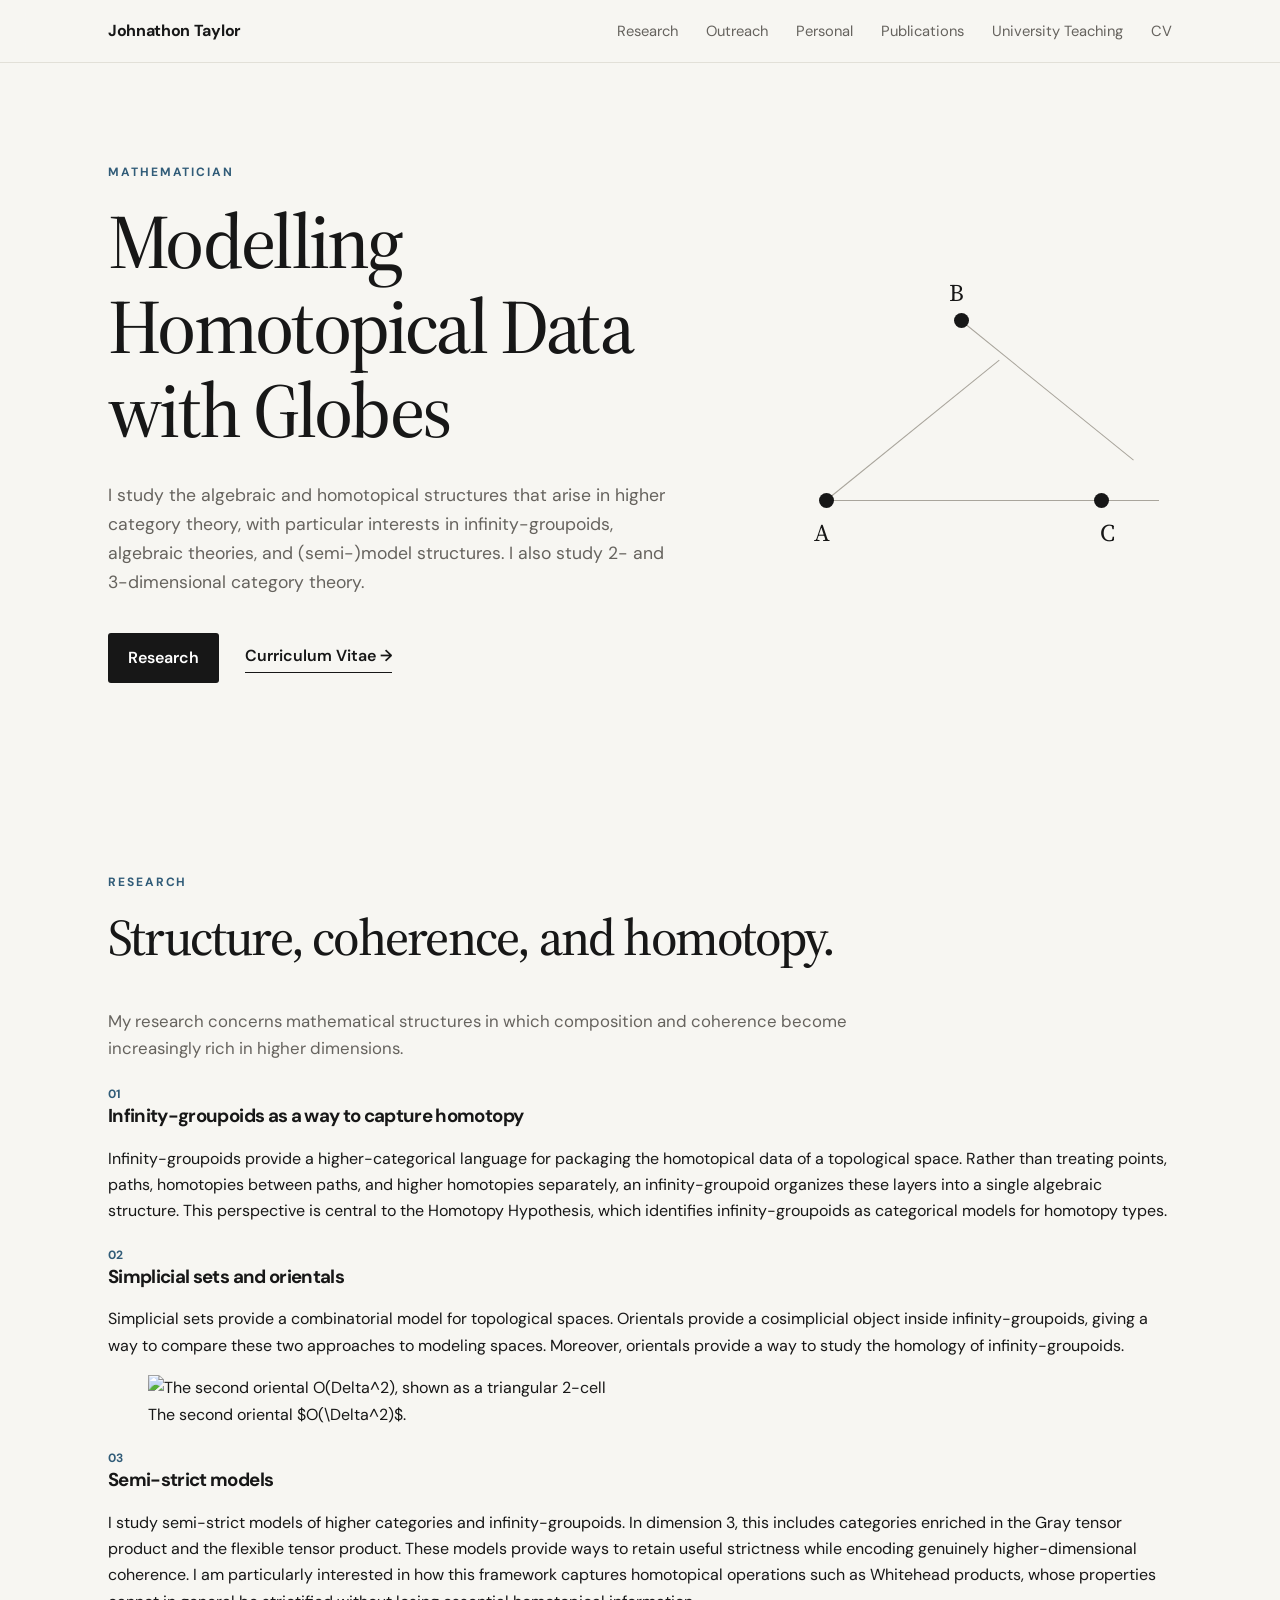
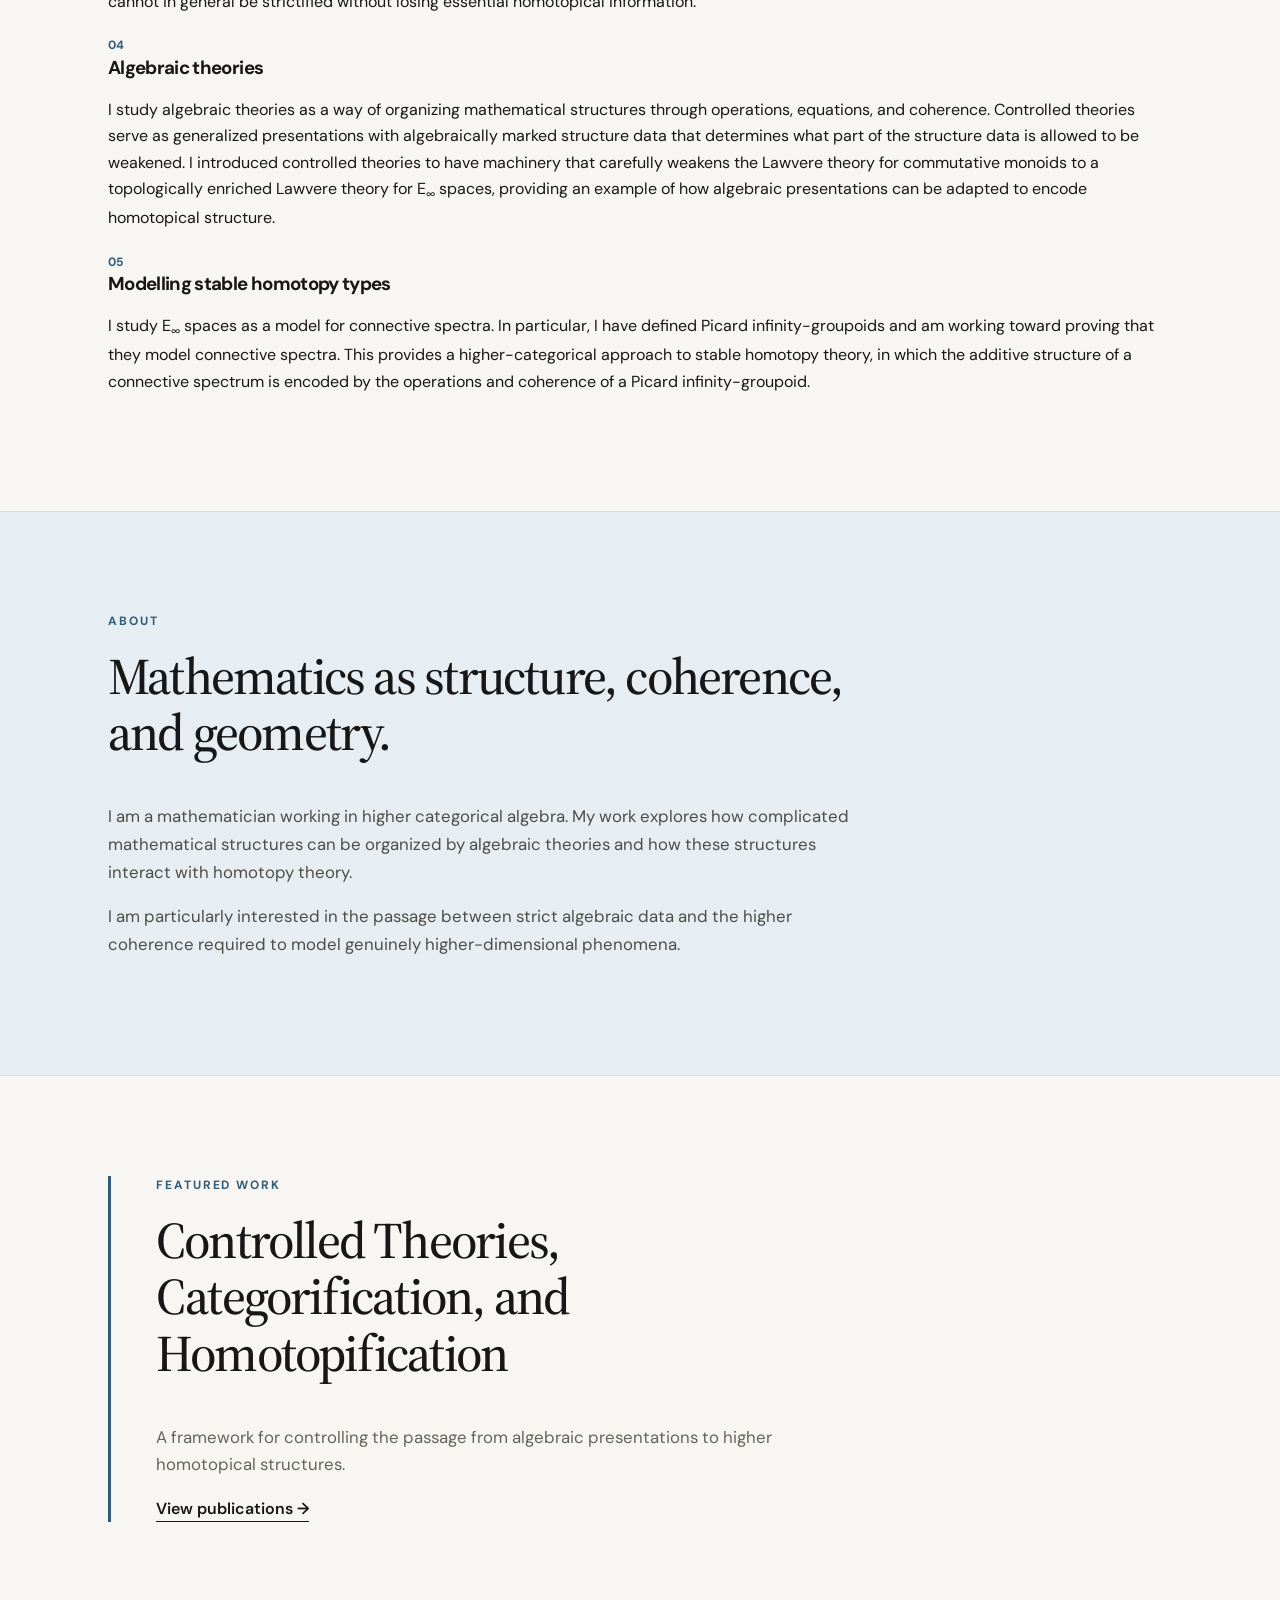
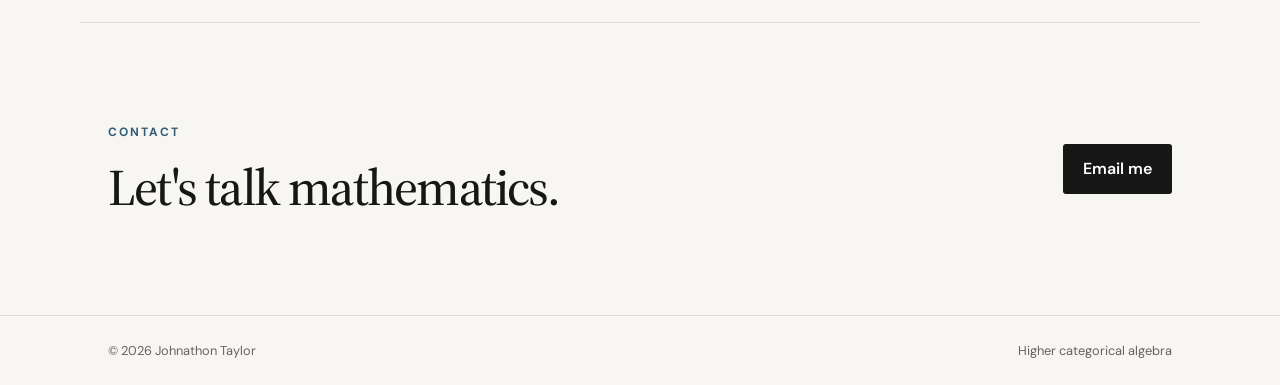
==== commit 7c5ac5a6: "Move outreach to its own tab" ====
--- a/index.html
+++ b/index.html
@@ -230,29 +230,6 @@
     </section>
 
 
-    <!-- OUTREACH -->
-
-    <section class="section outreach-section">
-
-        <div class="section-heading">
-            <p class="eyebrow">OUTREACH</p>
-
-            <h2>
-                Mathematics for everyone.
-            </h2>
-
-            <p>
-                I enjoy sharing mathematics with young students and helping them
-                experience mathematics as something creative, exploratory, and
-                accessible. Through programs such as Math Corps and youth mathematics
-                programs, I have worked with students on problems that encourage
-                curiosity, imagination, and mathematical discovery.
-            </p>
-        </div>
-
-    </section>
-
-
     <!-- FEATURED PUBLICATION -->
 
     <section class="section publication-feature">
